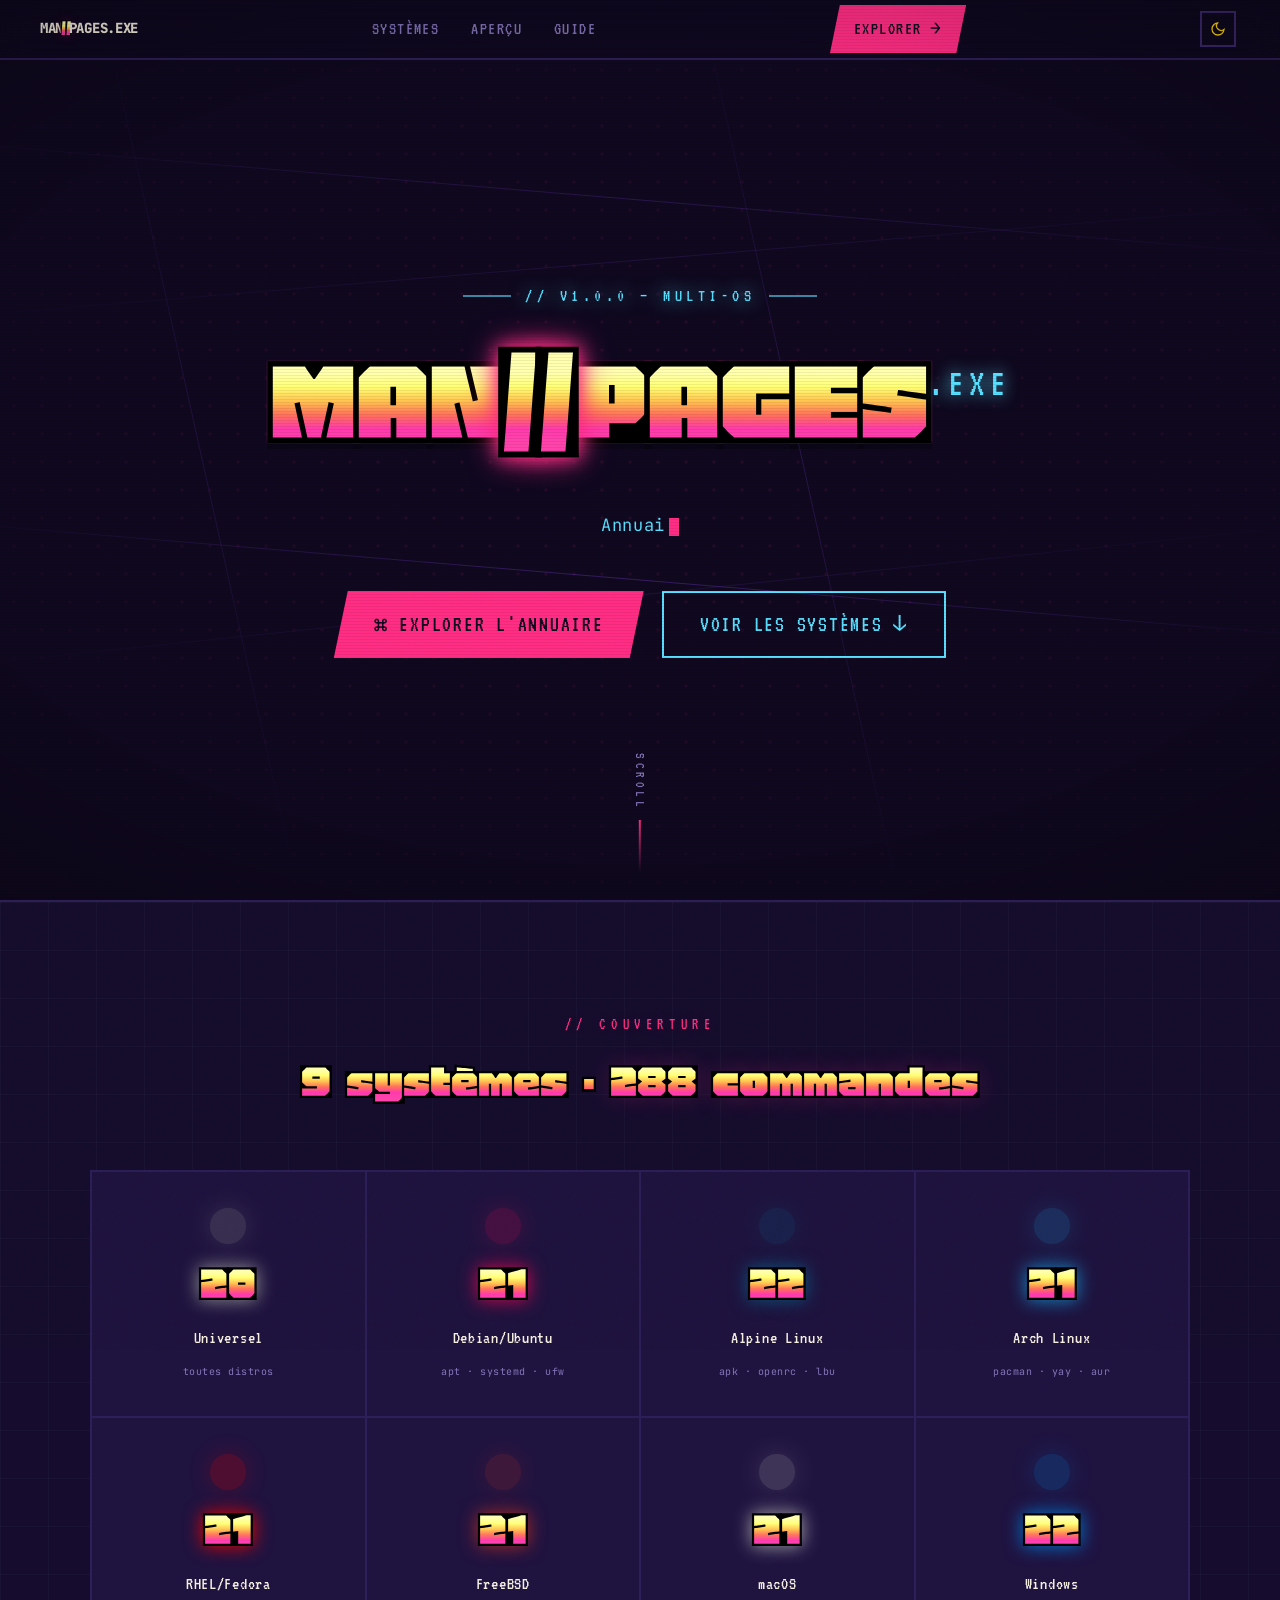
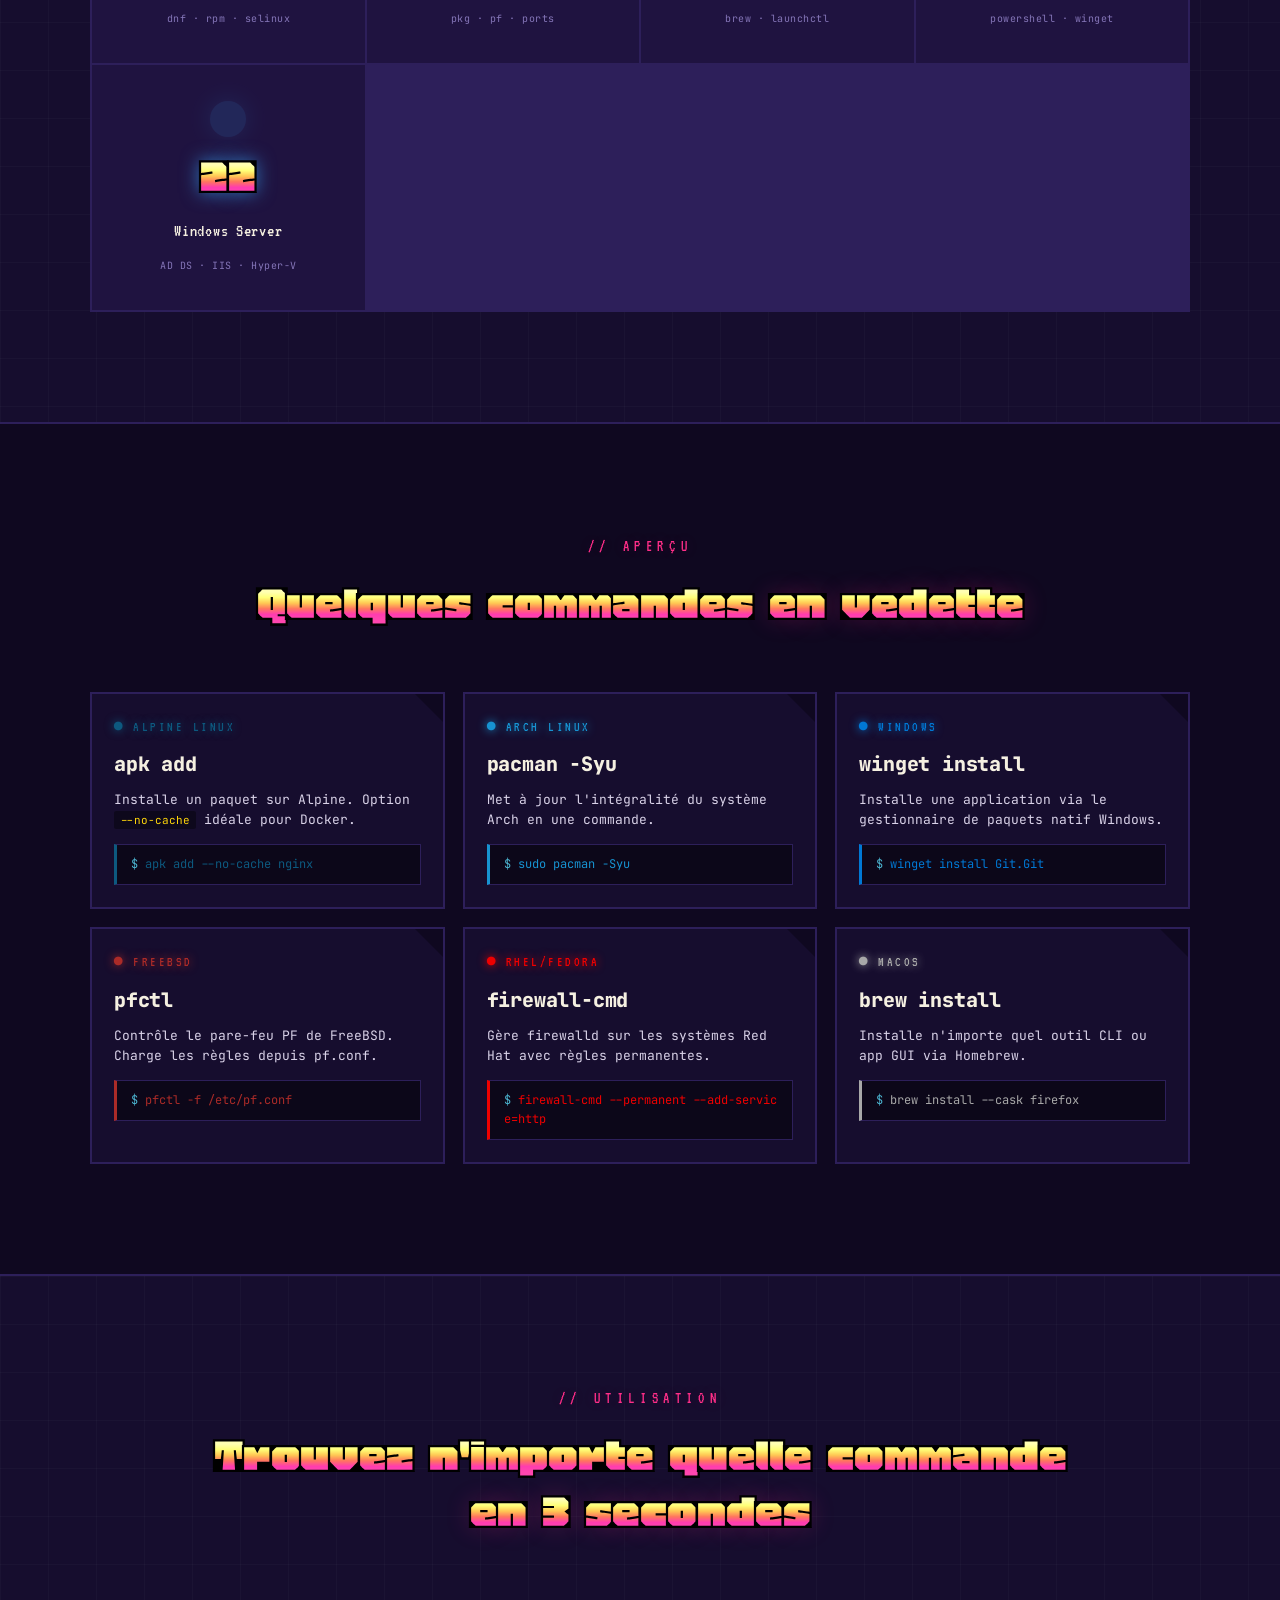
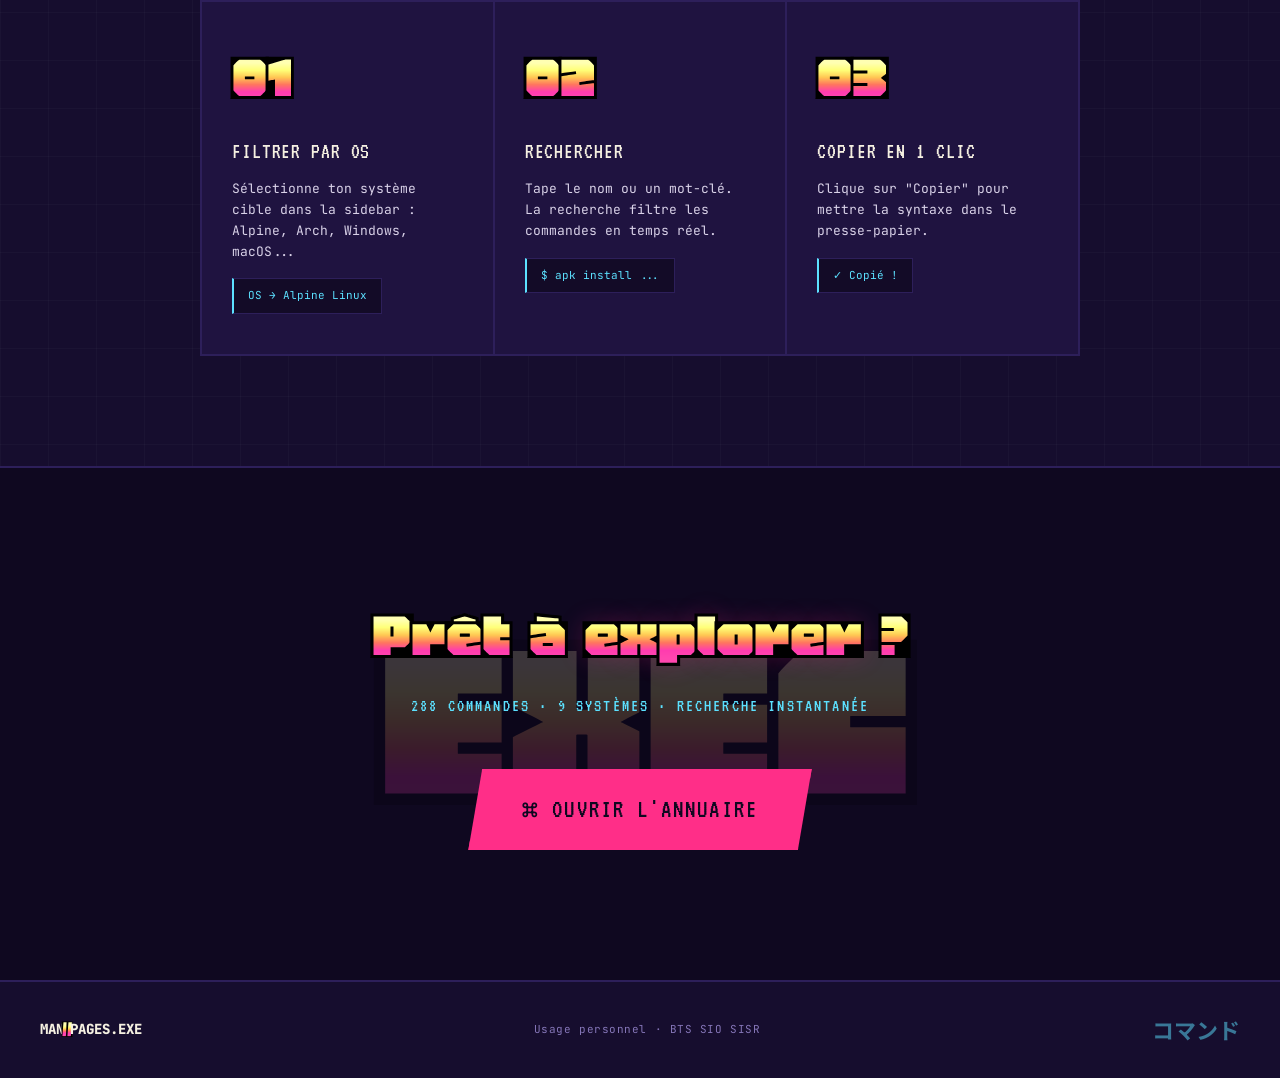
==== index.html @ 34f0bf08 "Add files via upload" ====
<!DOCTYPE html>
<html lang="fr" data-theme="dark">
<head>
  <meta charset="UTF-8"/>
  <meta name="viewport" content="width=device-width, initial-scale=1.0"/>
  <title>MANPAGES.EXE</title>
  <link rel="preconnect" href="https://fonts.googleapis.com"/>
  <link rel="preconnect" href="https://fonts.gstatic.com" crossorigin/>
  <link href="https://fonts.googleapis.com/css2?family=JetBrains+Mono:wght@400;600;700;800&family=VT323&family=Honk&family=Noto+Sans+JP:wght@500;700&family=Inter:wght@400;500;600&display=swap" rel="stylesheet"/>
  <link rel="stylesheet" href="style.css"/>
  <link rel="manifest" href="manifest.json"/>
  <link rel="icon" href="icons/favicon-32.png"/>
  <link rel="apple-touch-icon" href="icons/apple-touch-icon.png"/>
  <meta name="theme-color" content="#0f0820"/>
</head>
<body>

  <nav class="nav">
    <div class="nav-logo">MAN<span>//</span>PAGES.EXE</div>
    <div class="nav-links">
      <a href="#stats">Systèmes</a>
      <a href="#preview">Aperçu</a>
      <a href="#howto">Guide</a>
    </div>
    <a href="commands.html" class="nav-cta">EXPLORER →</a>
    <button class="theme-toggle" id="themeToggle" title="Changer le thème" data-testid="theme-toggle-btn">
      <svg class="icon-moon" viewBox="0 0 24 24" fill="none" stroke="currentColor" stroke-width="2"><path d="M21 12.79A9 9 0 1111.21 3 7 7 0 0021 12.79z"/></svg>
      <svg class="icon-sun" viewBox="0 0 24 24" fill="none" stroke="currentColor" stroke-width="2"><circle cx="12" cy="12" r="5"/><line x1="12" y1="1" x2="12" y2="3"/><line x1="12" y1="21" x2="12" y2="23"/><line x1="4.22" y1="4.22" x2="5.64" y2="5.64"/><line x1="18.36" y1="18.36" x2="19.78" y2="19.78"/><line x1="1" y1="12" x2="3" y2="12"/><line x1="21" y1="12" x2="23" y2="12"/><line x1="4.22" y1="19.78" x2="5.64" y2="18.36"/><line x1="18.36" y1="5.64" x2="19.78" y2="4.22"/></svg>
    </button>
    <button id="installBtn" class="install-btn hidden">⤓ Installer</button>
  </nav>

  <!-- HERO -->
  <section class="hero">
    <svg class="speedlines" viewBox="0 0 1440 900" preserveAspectRatio="xMidYMid slice" xmlns="http://www.w3.org/2000/svg" aria-hidden="true">
      <defs>
        <linearGradient id="sg" x1="0%" y1="0%" x2="100%" y2="0%">
          <stop offset="0%"   stop-color="#ff2e88" stop-opacity="0"/>
          <stop offset="50%"  stop-color="#ff2e88" stop-opacity="1"/>
          <stop offset="100%" stop-color="#ff2e88" stop-opacity="0"/>
        </linearGradient>
      </defs>
      <line x1="0" y1="140" x2="1440" y2="260" stroke="url(#sg)" stroke-width="0.6"/>
      <line x1="0" y1="320" x2="1440" y2="200" stroke="url(#sg)" stroke-width="0.4"/>
      <line x1="0" y1="520" x2="1440" y2="640" stroke="url(#sg)" stroke-width="0.9"/>
      <line x1="0" y1="670" x2="1440" y2="520" stroke="url(#sg)" stroke-width="0.4"/>
      <line x1="180" y1="0"   x2="380" y2="900" stroke="url(#sg)" stroke-width="0.4"/>
      <line x1="780" y1="0"   x2="980" y2="900" stroke="url(#sg)" stroke-width="0.6"/>
      <!-- Panel corners -->
      <polyline points="0,32 32,32 32,0" fill="none" stroke="#ff2e88" stroke-width="1.5" opacity="0.5"/>
      <polyline points="1440,32 1408,32 1408,0" fill="none" stroke="#ff2e88" stroke-width="1.5" opacity="0.5"/>
      <polyline points="0,868 32,868 32,900" fill="none" stroke="#ff2e88" stroke-width="1.5" opacity="0.5"/>
      <polyline points="1440,868 1408,868 1408,900" fill="none" stroke="#ff2e88" stroke-width="1.5" opacity="0.5"/>
    </svg>
    <div class="halftone" aria-hidden="true"></div>
    <div class="scanlines" aria-hidden="true"></div>

    <div class="hero-inner">
      <div class="eyebrow">// v1.0.0 — MULTI-OS</div>
      <h1 class="hero-title" data-text="MAN//PAGES.EXE">
        MAN<span class="slash">//</span>PAGES<span class="exe">.EXE</span>
      </h1>
      <p class="tagline"><span id="typed"></span><span class="cursor"></span></p>
      <div class="hero-btns">
        <a href="commands.html" class="btn-primary">⌘ Explorer l'annuaire</a>
        <a href="#stats" class="btn-outline">Voir les systèmes ↓</a>
      </div>
    </div>

    <div class="scroll-hint" aria-hidden="true">
      <span class="scroll-txt">scroll</span>
      <div class="scroll-line"></div>
    </div>
  </section>

  <!-- STATS -->
  <section class="section bg-alt" id="stats">
    <div class="section-inner">
      <div class="section-eye">// COUVERTURE</div>
      <h2 class="section-h">9 systèmes · <span>288 commandes</span></h2>
      <div class="os-grid">
        <div class="os-cell" style="--c:#999999">
          <div class="os-circle"></div>
          <div class="os-num">20</div>
          <div class="os-name">Universel</div>
          <div class="os-sub">toutes distros</div>
        </div>
        <div class="os-cell" style="--c:#D70A53">
          <div class="os-circle"></div>
          <div class="os-num">21</div>
          <div class="os-name">Debian/Ubuntu</div>
          <div class="os-sub">apt · systemd · ufw</div>
        </div>
        <div class="os-cell" style="--c:#0D597F">
          <div class="os-circle"></div>
          <div class="os-num">22</div>
          <div class="os-name">Alpine Linux</div>
          <div class="os-sub">apk · openrc · lbu</div>
        </div>
        <div class="os-cell" style="--c:#1793D1">
          <div class="os-circle"></div>
          <div class="os-num">21</div>
          <div class="os-name">Arch Linux</div>
          <div class="os-sub">pacman · yay · aur</div>
        </div>
        <div class="os-cell" style="--c:#EE0000">
          <div class="os-circle"></div>
          <div class="os-num">21</div>
          <div class="os-name">RHEL/Fedora</div>
          <div class="os-sub">dnf · rpm · selinux</div>
        </div>
        <div class="os-cell" style="--c:#AB2B28">
          <div class="os-circle"></div>
          <div class="os-num">21</div>
          <div class="os-name">FreeBSD</div>
          <div class="os-sub">pkg · pf · ports</div>
        </div>
        <div class="os-cell" style="--c:#A8A8A8">
          <div class="os-circle"></div>
          <div class="os-num">21</div>
          <div class="os-name">macOS</div>
          <div class="os-sub">brew · launchctl</div>
        </div>
        <div class="os-cell" style="--c:#0078D4">
          <div class="os-circle"></div>
          <div class="os-num">22</div>
          <div class="os-name">Windows</div>
          <div class="os-sub">powershell · winget</div>
        </div>
        <div class="os-cell" style="--c:#2f6fb3">
          <div class="os-circle"></div>
          <div class="os-num">22</div>
          <div class="os-name">Windows Server</div>
          <div class="os-sub">AD DS · IIS · Hyper-V</div>
        </div>
      </div>
    </div>
  </section>

  <!-- PREVIEW -->
  <section class="section" id="preview">
    <div class="section-inner">
      <div class="section-eye">// APERÇU</div>
      <h2 class="section-h">Quelques commandes <span>en vedette</span></h2>
      <div class="preview-grid">
        <div class="pcard" style="--c:#0D597F">
          <div class="pcard-os">● Alpine Linux</div>
          <div class="pcard-name">apk add</div>
          <div class="pcard-desc">Installe un paquet sur Alpine. Option <code>--no-cache</code> idéale pour Docker.</div>
          <div class="pcard-cmd">apk add --no-cache nginx</div>
        </div>
        <div class="pcard" style="--c:#1793D1">
          <div class="pcard-os">● Arch Linux</div>
          <div class="pcard-name">pacman -Syu</div>
          <div class="pcard-desc">Met à jour l'intégralité du système Arch en une commande.</div>
          <div class="pcard-cmd">sudo pacman -Syu</div>
        </div>
        <div class="pcard" style="--c:#0078D4">
          <div class="pcard-os">● Windows</div>
          <div class="pcard-name">winget install</div>
          <div class="pcard-desc">Installe une application via le gestionnaire de paquets natif Windows.</div>
          <div class="pcard-cmd">winget install Git.Git</div>
        </div>
        <div class="pcard" style="--c:#AB2B28">
          <div class="pcard-os">● FreeBSD</div>
          <div class="pcard-name">pfctl</div>
          <div class="pcard-desc">Contrôle le pare-feu PF de FreeBSD. Charge les règles depuis pf.conf.</div>
          <div class="pcard-cmd">pfctl -f /etc/pf.conf</div>
        </div>
        <div class="pcard" style="--c:#EE0000">
          <div class="pcard-os">● RHEL/Fedora</div>
          <div class="pcard-name">firewall-cmd</div>
          <div class="pcard-desc">Gère firewalld sur les systèmes Red Hat avec règles permanentes.</div>
          <div class="pcard-cmd">firewall-cmd --permanent --add-service=http</div>
        </div>
        <div class="pcard" style="--c:#A8A8A8">
          <div class="pcard-os">● macOS</div>
          <div class="pcard-name">brew install</div>
          <div class="pcard-desc">Installe n'importe quel outil CLI ou app GUI via Homebrew.</div>
          <div class="pcard-cmd">brew install --cask firefox</div>
        </div>
      </div>
    </div>
  </section>

  <!-- HOWTO -->
  <section class="section bg-alt" id="howto">
    <div class="section-inner narrow">
      <div class="section-eye">// UTILISATION</div>
      <h2 class="section-h">Trouvez n'importe quelle commande <span>en 3 secondes</span></h2>
      <div class="steps">
        <div class="step">
          <div class="step-num">01</div>
          <div class="step-title">Filtrer par OS</div>
          <div class="step-desc">Sélectionne ton système cible dans la sidebar : Alpine, Arch, Windows, macOS...</div>
          <div class="step-code">OS → Alpine Linux</div>
        </div>
        <div class="step">
          <div class="step-num">02</div>
          <div class="step-title">Rechercher</div>
          <div class="step-desc">Tape le nom ou un mot-clé. La recherche filtre les commandes en temps réel.</div>
          <div class="step-code">$ apk install ...</div>
        </div>
        <div class="step">
          <div class="step-num">03</div>
          <div class="step-title">Copier en 1 clic</div>
          <div class="step-desc">Clique sur "Copier" pour mettre la syntaxe dans le presse-papier.</div>
          <div class="step-code">✓ Copié !</div>
        </div>
      </div>
    </div>
  </section>

  <!-- CTA -->
  <section class="cta-section">
    <div class="cta-bg" aria-hidden="true">EXEC</div>
    <div class="cta-inner">
      <h2 class="cta-title">Prêt à <span>explorer</span> ?</h2>
      <p class="cta-sub">288 commandes · 9 systèmes · recherche instantanée</p>
      <a href="commands.html" class="btn-primary btn-lg">⌘ OUVRIR L'ANNUAIRE</a>
    </div>
  </section>

  <footer class="footer">
    <div class="footer-logo">MAN<span>//</span>PAGES.EXE</div>
    <div class="footer-text">Usage personnel · BTS SIO SISR</div>
    <div class="footer-jp">コマンド</div>
  </footer>

  <script>
    // Typed effect
    var phrases = [
      'Annuaire multi-OS des commandes système.',
      'Alpine · Arch · Debian · RHEL · FreeBSD.',
      'macOS · Windows · Windows Server.',
      'Recherche instantanée. Copie en 1 clic.',
    ];
    var pi = 0, ci = 0, deleting = false;
    var el = document.getElementById('typed');
    function type() {
      var phrase = phrases[pi];
      if (!deleting) {
        el.textContent = phrase.slice(0, ++ci);
        if (ci === phrase.length) { deleting = true; setTimeout(type, 2000); return; }
      } else {
        el.textContent = phrase.slice(0, --ci);
        if (ci === 0) { deleting = false; pi = (pi + 1) % phrases.length; }
      }
      setTimeout(type, deleting ? 25 : 50);
    }
    type();

    // Scroll reveal
    var obs = new IntersectionObserver(function(entries) {
      entries.forEach(function(e) {
        if (e.isIntersecting) { e.target.classList.add('visible'); obs.unobserve(e.target); }
      });
    }, { threshold: 0.1, rootMargin: '0px 0px -40px 0px' });
    document.querySelectorAll('.reveal').forEach(function(el) { obs.observe(el); });

    // ── PWA : enregistrement du Service Worker ──────────────
    if ('serviceWorker' in navigator) {
      window.addEventListener('load', function() {
        navigator.serviceWorker.register('sw.js').catch(function(err) {
          console.log('Service worker non enregistré :', err);
        });
      });
    }

    // ── PWA : bouton d'installation ──────────────────────────
    var deferredPrompt;
    var installBtn = document.getElementById('installBtn');

    window.addEventListener('beforeinstallprompt', function(e) {
      e.preventDefault();
      deferredPrompt = e;
      installBtn.classList.remove('hidden');
    });

    installBtn.addEventListener('click', function() {
      if (!deferredPrompt) return;
      deferredPrompt.prompt();
      deferredPrompt.userChoice.then(function() {
        deferredPrompt = null;
        installBtn.classList.add('hidden');
      });
    });

    window.addEventListener('appinstalled', function() {
      installBtn.classList.add('hidden');
    });
  </script>
  <script src="arcade-fun.js"></script>
</body>
</html>
---- style.css ----
/* ════════════════════════════════════════════════════════════════
   MANPAGES.EXE — style.css (landing)
   THEME: After Dark Arcade (dark)  ·  Shōnen Paper (light)
   ════════════════════════════════════════════════════════════════ */

:root,
[data-theme="dark"] {
  /* ── AFTER DARK ARCADE ─────────────────── */
  --bg:        #0f0820;
  --bg2:       #160d2e;
  --bg3:       #1f1340;
  --border:    #2d1f5a;
  --border2:   #3d2a73;

  --accent:    #ff2e88;   /* rose néon */
  --accent-2:  #5ce1ff;   /* cyan vaporwave */
  --accent-3:  #ffd60a;   /* jaune Pikachu */
  --accent-dim:#a01e5a;
  --accent-glow: rgba(255,46,136,0.18);

  --ink:       #f5f0e1;   /* ivoire titres */
  --text:      #d9d2e8;
  --muted:     #8576b8;

  --shadow:    0 12px 40px rgba(0,0,0,0.55);
  --shadow-hard: 6px 6px 0 #000;
  --grid:      rgba(255,255,255,0.025);

  --mono:      'JetBrains Mono', ui-monospace, monospace;
  --pixel:     'VT323', 'JetBrains Mono', monospace;
  --display:   'Honk', 'Rubik Mono One', 'JetBrains Mono', monospace;
  --jp:        'Noto Sans JP', sans-serif;
}

[data-theme="light"] {
  /* ── SHŌNEN PAPER ──────────────────────── */
  --bg:        #f5f1e6;
  --bg2:       #ecdfc8;
  --bg3:       #fffaf0;
  --border:    #1a1a24;
  --border2:   #3a3a44;

  --accent:    #e63946;   /* rouge tampon */
  --accent-2:  #2a6df4;   /* bleu Doraemon */
  --accent-3:  #ffba08;   /* jaune highlight */
  --accent-dim:#a01927;
  --accent-glow: rgba(230,57,70,0.14);

  --ink:       #0e0e16;
  --text:      #1a1a24;
  --muted:     #5a5a6a;

  --shadow:    0 6px 0 rgba(26,26,36,0.18);
  --shadow-hard: 6px 6px 0 #1a1a24;
  --grid:      rgba(26,26,36,0.04);
}

/* ── RESET ──────────────────────────────────────────── */
*, *::before, *::after { box-sizing: border-box; margin: 0; padding: 0; }
html { scroll-behavior: smooth; }
body {
  background: var(--bg);
  color: var(--text);
  font-family: var(--mono);
  font-size: 15px;
  line-height: 1.6;
  overflow-x: hidden;
  cursor: url("data:image/svg+xml;utf8,<svg xmlns='http://www.w3.org/2000/svg' width='20' height='20' viewBox='0 0 20 20'><polygon points='2,1 2,15 6,11 9,18 11,17 8,10 14,10' fill='%23ff2e88' stroke='%23000' stroke-width='1'/></svg>") 2 2, auto;
}
[data-theme="light"] body {
  cursor: url("data:image/svg+xml;utf8,<svg xmlns='http://www.w3.org/2000/svg' width='20' height='20' viewBox='0 0 20 20'><polygon points='2,1 2,15 6,11 9,18 11,17 8,10 14,10' fill='%23e63946' stroke='%23000' stroke-width='1.5'/></svg>") 2 2, auto;
}
::selection { background: var(--accent); color: #fff; }

/* ── GLOBAL CRT OVERLAY ─────────────────────────────── */
body::before {
  content: '';
  position: fixed;
  inset: 0;
  pointer-events: none;
  z-index: 9998;
  background:
    /* vignette */
    radial-gradient(ellipse 100% 80% at 50% 50%, transparent 50%, rgba(0,0,0,0.45) 100%),
    /* scanlines */
    repeating-linear-gradient(0deg, transparent 0, transparent 2px, rgba(0,0,0,0.07) 2px, rgba(0,0,0,0.07) 3px);
  mix-blend-mode: multiply;
  opacity: 0.85;
}
[data-theme="light"] body::before {
  background:
    radial-gradient(ellipse 100% 80% at 50% 50%, transparent 60%, rgba(26,26,36,0.12) 100%),
    /* halftone dots */
    radial-gradient(circle, rgba(26,26,36,0.08) 1px, transparent 1.5px);
  background-size: auto, 4px 4px;
  opacity: 0.6;
}

/* Grain noise */
body::after {
  content: '';
  position: fixed;
  inset: -50%;
  pointer-events: none;
  z-index: 9997;
  background-image: url("data:image/svg+xml;utf8,<svg xmlns='http://www.w3.org/2000/svg' width='200' height='200'><filter id='n'><feTurbulence type='fractalNoise' baseFrequency='0.9' numOctaves='2'/><feColorMatrix values='0 0 0 0 0  0 0 0 0 0  0 0 0 0 0  0 0 0 0.4 0'/></filter><rect width='100%' height='100%' filter='url(%23n)'/></svg>");
  opacity: 0.18;
  mix-blend-mode: overlay;
}
[data-theme="light"] body::after { opacity: 0.32; mix-blend-mode: multiply; }

/* ── NAV ────────────────────────────────────────────── */
.nav {
  position: fixed;
  top: 0; left: 0; right: 0;
  z-index: 100;
  height: 60px;
  display: flex;
  align-items: center;
  justify-content: space-between;
  padding: 0 40px;
  background: color-mix(in srgb, var(--bg) 88%, transparent);
  backdrop-filter: blur(14px);
  border-bottom: 2px solid var(--border);
}
[data-theme="light"] .nav { border-bottom: 2px solid var(--border); }

.nav-logo {
  font-family: var(--mono);
  font-size: 14px;
  font-weight: 800;
  color: var(--ink);
  letter-spacing: -0.02em;
  text-transform: uppercase;
}
.nav-logo span {
  color: var(--accent);
  font-family: var(--display);
  font-weight: 400;
  font-size: 1.4em;
  vertical-align: -0.05em;
  margin: 0 -2px;
  text-shadow: 0 0 12px var(--accent-glow);
}

.nav-links { display: flex; gap: 32px; }
.nav-links a {
  font-family: var(--pixel);
  font-size: 18px;
  color: var(--muted);
  text-decoration: none;
  letter-spacing: 0.08em;
  text-transform: uppercase;
  transition: color 0.15s, text-shadow 0.15s;
}
.nav-links a:hover { color: var(--accent-2); text-shadow: 0 0 12px var(--accent-2); }

.nav-cta {
  font-family: var(--pixel);
  font-size: 18px;
  font-weight: 400;
  color: #0f0820;
  background: var(--accent);
  border: 2px solid var(--accent);
  padding: 8px 22px;
  cursor: pointer;
  text-decoration: none;
  clip-path: polygon(10px 0%, 100% 0%, calc(100% - 10px) 100%, 0% 100%);
  transition: all 0.15s;
  letter-spacing: 0.08em;
  display: inline-block;
  text-transform: uppercase;
  box-shadow: 0 0 0 0 var(--accent-2);
}
[data-theme="light"] .nav-cta { color: #fff; }
.nav-cta:hover {
  background: var(--accent-3);
  border-color: var(--accent-3);
  color: #0f0820;
  box-shadow: 4px 4px 0 0 var(--accent-2);
  transform: translate(-2px, -2px);
}

.install-btn {
  font-family: var(--pixel);
  font-size: 16px;
  color: var(--accent-2);
  background: transparent;
  border: 2px solid var(--accent-2);
  padding: 6px 14px;
  cursor: pointer;
  letter-spacing: 0.08em;
  transition: all 0.15s;
  margin-left: 4px;
  text-transform: uppercase;
}
.install-btn:hover { background: var(--accent-2); color: #0f0820; }
.install-btn.hidden { display: none; }

/* Theme toggle button (added in nav) */
.theme-toggle {
  background: transparent;
  border: 2px solid var(--border2);
  color: var(--accent-3);
  width: 36px; height: 36px;
  display: inline-flex;
  align-items: center;
  justify-content: center;
  cursor: pointer;
  transition: all 0.15s;
  flex-shrink: 0;
  margin-right: 4px;
}
.theme-toggle:hover { border-color: var(--accent); color: var(--accent); transform: rotate(15deg); }
.theme-toggle svg { width: 16px; height: 16px; }
.icon-sun { display: none; }
.icon-moon { display: block; }
[data-theme="light"] .icon-sun { display: block; }
[data-theme="light"] .icon-moon { display: none; }

/* ── HERO ───────────────────────────────────────────── */
.hero {
  position: relative;
  min-height: 100vh;
  display: flex;
  flex-direction: column;
  align-items: center;
  justify-content: center;
  padding: 100px 40px 60px;
  overflow: hidden;
}

/* Speedlines colorisées */
.speedlines {
  position: absolute;
  inset: 0;
  width: 100%; height: 100%;
  pointer-events: none;
  opacity: 0.35;
  filter: hue-rotate(285deg) saturate(2.5) brightness(1.4);
}
[data-theme="light"] .speedlines {
  opacity: 0.5;
  filter: hue-rotate(0deg) saturate(2.5) brightness(0.55);
}

/* Halftone → réseau de gros points arcade */
.halftone {
  position: absolute;
  inset: 0;
  background-image: radial-gradient(circle, var(--accent) 1.5px, transparent 1.8px);
  background-size: 28px 28px;
  opacity: 0.08;
  pointer-events: none;
  mask-image: radial-gradient(ellipse 80% 70% at 50% 50%, black 20%, transparent 100%);
}
[data-theme="light"] .halftone { opacity: 0.13; }

.scanlines { display: none; } /* géré globalement via body::before */

.hero-inner {
  position: relative;
  z-index: 2;
  text-align: center;
  max-width: 1000px;
}

/* Eyebrow tag */
.eyebrow {
  font-family: var(--pixel);
  font-size: 18px;
  color: var(--accent-2);
  letter-spacing: 0.25em;
  text-transform: uppercase;
  margin-bottom: 28px;
  display: flex;
  align-items: center;
  justify-content: center;
  gap: 14px;
  text-shadow: 0 0 18px var(--accent-2);
}
[data-theme="light"] .eyebrow { color: var(--accent-2); text-shadow: none; }
.eyebrow::before, .eyebrow::after {
  content: '';
  display: block;
  height: 2px;
  width: 48px;
  background: var(--accent-2);
  opacity: 0.6;
}

/* HERO TITLE — Honk display font with chromatic aberration on hover */
.hero-title {
  font-family: var(--display);
  font-weight: 400;
  font-size: clamp(64px, 11vw, 140px);
  line-height: 0.92;
  letter-spacing: -0.01em;
  color: var(--ink);
  margin-bottom: 12px;
  position: relative;
  display: inline-block;
  text-shadow:
    0 0 1px var(--accent),
    0 6px 0 rgba(0,0,0,0.25);
  transition: transform 0.25s ease;
}
[data-theme="light"] .hero-title {
  color: var(--ink);
  text-shadow:
    3px 3px 0 var(--accent),
    6px 6px 0 var(--accent-2);
}
.hero-title:hover { transform: translate(-2px, -2px) rotate(-1deg); }

/* The slash → sword stroke */
.hero-title .slash {
  display: inline-block;
  color: var(--accent);
  position: relative;
  animation: swordPulse 3.5s ease-in-out infinite;
  text-shadow:
    0 0 18px var(--accent),
    0 0 32px var(--accent);
  font-family: var(--display);
}
[data-theme="light"] .hero-title .slash { text-shadow: 4px 4px 0 var(--ink); }

@keyframes swordPulse {
  0%, 100% { transform: skewX(-8deg) translateY(0); filter: brightness(1); }
  50%      { transform: skewX(-8deg) translateY(-4px); filter: brightness(1.5); }
}

/* Sword-stroke flash that sweeps the slash periodically */
.hero-title .slash::after {
  content: '';
  position: absolute;
  top: -10%; left: -30%;
  width: 160%; height: 120%;
  background: linear-gradient(115deg,
    transparent 0%,
    transparent 38%,
    var(--accent-3) 48%,
    #fff 50%,
    var(--accent-3) 52%,
    transparent 62%,
    transparent 100%);
  mix-blend-mode: screen;
  opacity: 0;
  pointer-events: none;
  animation: swordSlash 5s ease-in-out infinite;
}
[data-theme="light"] .hero-title .slash::after { mix-blend-mode: multiply; }
@keyframes swordSlash {
  0%, 75%   { opacity: 0; transform: translateX(-40%); }
  80%       { opacity: 1; }
  100%      { opacity: 0; transform: translateX(40%); }
}

.hero-title .exe {
  font-family: var(--pixel);
  font-size: 0.28em;
  color: var(--accent-2);
  vertical-align: super;
  letter-spacing: 0.12em;
  text-shadow: 0 0 16px var(--accent-2);
}
[data-theme="light"] .hero-title .exe { color: var(--accent-2); text-shadow: none; }

/* Chromatic aberration on hover */
.hero-title::before, .hero-title::after {
  content: attr(data-text);
  position: absolute;
  top: 0; left: 0;
  width: 100%; height: 100%;
  font-family: var(--display);
  font-weight: 400;
  font-size: inherit;
  letter-spacing: inherit;
  pointer-events: none;
  opacity: 0;
  transition: opacity 0.2s, transform 0.2s;
  mix-blend-mode: screen;
}
.hero-title::before { color: var(--accent); }
.hero-title::after  { color: var(--accent-2); }
[data-theme="light"] .hero-title::before,
[data-theme="light"] .hero-title::after { mix-blend-mode: multiply; }

.hero-title:hover::before { opacity: 0.9; transform: translate(-4px, 2px); }
.hero-title:hover::after  { opacity: 0.9; transform: translate(4px, -2px); }

/* Random glitch occurrence */
@keyframes ghost1 {
  0%, 92%, 100% { opacity: 0; transform: none; }
  93% { opacity: 0.8; transform: translate(-4px, 1px); }
  95% { opacity: 0.8; transform: translate(3px, -2px); }
  97% { opacity: 0; transform: none; }
}
@keyframes ghost2 {
  0%, 94%, 100% { opacity: 0; transform: none; }
  95% { opacity: 0.7; transform: translate(4px, -1px); }
  97% { opacity: 0.7; transform: translate(-3px, 2px); }
  99% { opacity: 0; transform: none; }
}
.hero-title:not(:hover)::before { animation: ghost1 11s infinite; }
.hero-title:not(:hover)::after  { animation: ghost2 11s infinite; }

/* Tagline */
.tagline {
  font-family: var(--mono);
  font-size: clamp(14px, 1.6vw, 17px);
  color: var(--accent-2);
  margin: 32px 0 52px;
  letter-spacing: 0.04em;
  min-height: 1.4em;
}
[data-theme="light"] .tagline { color: var(--accent-2); }

.cursor {
  display: inline-block;
  width: 10px;
  height: 1.05em;
  background: var(--accent);
  vertical-align: text-bottom;
  animation: blink 1s step-end infinite;
  margin-left: 4px;
}
@keyframes blink { 0%,100% { opacity: 1; } 50% { opacity: 0; } }

.hero-btns {
  display: flex;
  gap: 18px;
  justify-content: center;
  flex-wrap: wrap;
}

.btn-primary {
  font-family: var(--pixel);
  font-size: 22px;
  font-weight: 400;
  color: #0f0820;
  background: var(--accent);
  border: 2px solid var(--accent);
  padding: 14px 38px;
  cursor: pointer;
  text-decoration: none;
  clip-path: polygon(14px 0%, 100% 0%, calc(100% - 14px) 100%, 0% 100%);
  transition: all 0.18s;
  letter-spacing: 0.08em;
  display: inline-flex;
  align-items: center;
  gap: 10px;
  text-transform: uppercase;
  position: relative;
}
[data-theme="light"] .btn-primary { color: #fff; }
.btn-primary:hover {
  background: var(--accent-3);
  border-color: var(--accent-3);
  color: #0f0820;
  transform: translateY(-3px);
  text-shadow: 0 0 12px rgba(0,0,0,0.3);
}
.btn-primary.btn-lg { font-size: 26px; padding: 18px 52px; }

.btn-outline {
  font-family: var(--pixel);
  font-size: 22px;
  color: var(--accent-2);
  background: transparent;
  border: 2px solid var(--accent-2);
  padding: 14px 36px;
  cursor: pointer;
  text-decoration: none;
  transition: all 0.18s;
  letter-spacing: 0.08em;
  display: inline-flex;
  align-items: center;
  gap: 10px;
  text-transform: uppercase;
}
.btn-outline:hover {
  background: var(--accent-2);
  color: #0f0820;
  transform: translateY(-3px);
  box-shadow: 0 0 20px var(--accent-2);
}

/* Scroll hint */
.scroll-hint {
  position: absolute;
  bottom: 28px;
  left: 50%;
  transform: translateX(-50%);
  z-index: 2;
  display: flex;
  flex-direction: column;
  align-items: center;
  gap: 10px;
}
.scroll-txt {
  font-family: var(--pixel);
  font-size: 14px;
  color: var(--muted);
  letter-spacing: 0.25em;
  text-transform: uppercase;
  writing-mode: vertical-rl;
}
.scroll-line {
  width: 2px;
  height: 52px;
  background: linear-gradient(180deg, var(--accent), transparent);
  animation: scrollAnim 2s ease-in-out infinite;
}
@keyframes scrollAnim {
  0%   { transform: scaleY(0); transform-origin: top; }
  49%  { transform: scaleY(1); transform-origin: top; }
  50%  { transform: scaleY(1); transform-origin: bottom; }
  100% { transform: scaleY(0); transform-origin: bottom; }
}

/* ── SECTIONS ───────────────────────────────────────── */
.section { padding: 110px 40px; position: relative; }
.bg-alt {
  background: var(--bg2);
  border-top: 2px solid var(--border);
  border-bottom: 2px solid var(--border);
  position: relative;
}
.bg-alt::before {
  content: '';
  position: absolute;
  inset: 0;
  background-image:
    linear-gradient(var(--grid) 1px, transparent 1px),
    linear-gradient(90deg, var(--grid) 1px, transparent 1px);
  background-size: 48px 48px;
  pointer-events: none;
}

.section-inner { max-width: 1100px; margin: 0 auto; position: relative; z-index: 1; }
.section-inner.narrow { max-width: 880px; }

.section-eye {
  font-family: var(--pixel);
  font-size: 16px;
  color: var(--accent);
  letter-spacing: 0.35em;
  text-transform: uppercase;
  text-align: center;
  margin-bottom: 16px;
  text-shadow: 0 0 14px var(--accent-glow);
}
[data-theme="light"] .section-eye { color: var(--accent); text-shadow: none; }

.section-h {
  font-family: var(--display);
  font-size: clamp(36px, 5.2vw, 56px);
  font-weight: 400;
  color: var(--ink);
  text-align: center;
  margin-bottom: 60px;
  letter-spacing: -0.01em;
  line-height: 1;
}
.section-h span {
  color: var(--accent);
  text-shadow: 0 0 24px var(--accent-glow);
}
[data-theme="light"] .section-h span {
  text-shadow: 3px 3px 0 var(--ink);
}

/* ── OS GRID ────────────────────────────────────────── */
.os-grid {
  display: grid;
  grid-template-columns: repeat(4, 1fr);
  gap: 2px;
  background: var(--border);
  border: 2px solid var(--border);
}
.os-cell {
  background: var(--bg3);
  padding: 36px 18px;
  display: flex;
  flex-direction: column;
  align-items: center;
  gap: 12px;
  position: relative;
  overflow: hidden;
  transition: all 0.2s;
  cursor: default;
}
.os-cell:hover {
  background: var(--bg2);
  transform: scale(1.02);
  z-index: 2;
}
.os-cell::before {
  content: '';
  position: absolute;
  top: 0; left: 0; right: 0;
  height: 3px;
  background: var(--c, var(--accent));
  transform: scaleX(0);
  transition: transform 0.3s;
  box-shadow: 0 0 14px var(--c, var(--accent));
}
.os-cell:hover::before { transform: scaleX(1); }

.os-circle {
  width: 36px; height: 36px;
  border-radius: 50%;
  background: var(--c, var(--accent));
  opacity: 0.22;
  position: relative;
  box-shadow: 0 0 24px var(--c, var(--accent));
}
.os-circle::after {
  content: '';
  position: absolute;
  top: 50%; left: 50%;
  transform: translate(-50%, -50%);
  width: 14px; height: 14px;
  border-radius: 50%;
  background: var(--c, var(--accent));
  opacity: 2;
}

.os-num {
  font-family: var(--display);
  font-size: 56px;
  font-weight: 400;
  color: var(--c, var(--accent));
  line-height: 1;
  text-shadow: 0 0 18px currentColor;
}
[data-theme="light"] .os-num { text-shadow: 2px 2px 0 var(--ink); }

.os-name {
  font-family: var(--pixel);
  font-size: 18px;
  color: var(--ink);
  text-align: center;
  letter-spacing: 0.04em;
}
.os-sub {
  font-family: var(--mono);
  font-size: 10px;
  color: var(--muted);
  text-align: center;
  letter-spacing: 0.05em;
}

/* ── PREVIEW CARDS ──────────────────────────────────── */
.preview-grid {
  display: grid;
  grid-template-columns: repeat(3, 1fr);
  gap: 18px;
}
.pcard {
  background: var(--bg2);
  border: 2px solid var(--border);
  padding: 22px;
  position: relative;
  overflow: hidden;
  transition: all 0.22s;
  border-radius: 0;
}
[data-theme="light"] .pcard {
  background: var(--bg3);
  box-shadow: var(--shadow-hard);
}
/* Manga corner */
.pcard::before {
  content: '';
  position: absolute;
  top: 0; right: 0;
  width: 0; height: 0;
  border-style: solid;
  border-width: 0 28px 28px 0;
  border-color: transparent var(--bg) transparent transparent;
  z-index: 2;
}
[data-theme="light"] .pcard::before { border-color: transparent var(--bg2) transparent transparent; }

.pcard::after {
  content: '';
  position: absolute;
  bottom: 0; left: 0; right: 0;
  height: 3px;
  background: var(--c, var(--accent));
  transform: scaleX(0);
  transform-origin: left;
  transition: transform 0.3s;
  box-shadow: 0 0 14px var(--c, var(--accent));
}
.pcard:hover::after { transform: scaleX(1); }
.pcard:hover {
  border-color: var(--c, var(--accent));
  transform: translate(-4px, -4px);
  box-shadow: 8px 8px 0 var(--accent);
}
[data-theme="light"] .pcard:hover {
  box-shadow: 10px 10px 0 var(--accent);
}

.pcard-os {
  font-family: var(--pixel);
  font-size: 14px;
  font-weight: 400;
  color: var(--c, var(--accent));
  letter-spacing: 0.18em;
  text-transform: uppercase;
  margin-bottom: 10px;
  text-shadow: 0 0 10px currentColor;
}
[data-theme="light"] .pcard-os { text-shadow: none; }

.pcard-name {
  font-family: var(--mono);
  font-size: 20px;
  font-weight: 800;
  color: var(--ink);
  margin-bottom: 10px;
  letter-spacing: -0.01em;
}
.pcard-desc {
  font-family: var(--mono);
  font-size: 13px;
  color: var(--text);
  margin-bottom: 14px;
  line-height: 1.55;
}
.pcard-desc code {
  font-family: var(--mono);
  font-size: 11px;
  color: var(--accent-3);
  background: rgba(0,0,0,0.4);
  padding: 2px 6px;
  border-radius: 2px;
}
[data-theme="light"] .pcard-desc code {
  background: var(--ink);
  color: var(--accent-3);
}

.pcard-cmd {
  background: rgba(0,0,0,0.45);
  border: 1px solid var(--border);
  border-left: 3px solid var(--c, var(--accent));
  padding: 10px 14px;
  font-family: var(--mono);
  font-size: 12px;
  color: var(--c, var(--accent));
  word-break: break-all;
}
[data-theme="light"] .pcard-cmd {
  background: var(--ink);
  color: var(--c, var(--accent-3));
  border-color: var(--ink);
  border-left: 3px solid var(--c, var(--accent));
}
.pcard-cmd::before { content: '$ '; color: var(--accent-2); opacity: 0.8; }

/* ── STEPS ──────────────────────────────────────────── */
.steps {
  display: grid;
  grid-template-columns: repeat(3, 1fr);
  gap: 2px;
  background: var(--border);
  border: 2px solid var(--border);
}
.step {
  background: var(--bg3);
  padding: 40px 30px;
  position: relative;
  overflow: hidden;
  transition: background 0.2s;
}
.step:hover { background: var(--bg2); }
[data-theme="light"] .step:hover { background: var(--bg3); }

.step-num {
  font-family: var(--display);
  font-size: 72px;
  font-weight: 400;
  color: var(--border2);
  line-height: 1;
  margin-bottom: 20px;
  transition: color 0.3s, text-shadow 0.3s;
}
.step:hover .step-num {
  color: var(--accent);
  text-shadow: 0 0 24px var(--accent);
}
[data-theme="light"] .step:hover .step-num { text-shadow: 3px 3px 0 var(--ink); }

.step-title {
  font-family: var(--pixel);
  font-size: 22px;
  font-weight: 400;
  color: var(--ink);
  margin-bottom: 10px;
  letter-spacing: 0.04em;
  text-transform: uppercase;
}
.step-desc {
  font-family: var(--mono);
  font-size: 13px;
  color: var(--text);
  line-height: 1.6;
  margin-bottom: 16px;
}
.step-code {
  font-family: var(--mono);
  font-size: 11px;
  color: var(--accent-2);
  background: rgba(0,0,0,0.4);
  border: 1px solid var(--border);
  border-left: 2px solid var(--accent-2);
  padding: 8px 14px;
  display: inline-block;
}
[data-theme="light"] .step-code { background: var(--ink); color: var(--accent-3); border-color: var(--ink); }

/* ── CTA ────────────────────────────────────────────── */
.cta-section {
  padding: 130px 40px;
  text-align: center;
  position: relative;
  overflow: hidden;
}
.cta-bg {
  position: absolute;
  top: 50%; left: 50%;
  transform: translate(-50%, -50%);
  font-family: var(--display);
  font-size: clamp(120px, 22vw, 320px);
  font-weight: 400;
  color: transparent;
  -webkit-text-stroke: 2px var(--accent);
  white-space: nowrap;
  pointer-events: none;
  letter-spacing: -0.04em;
  user-select: none;
  opacity: 0.18;
  animation: ctaDrift 24s linear infinite;
}
[data-theme="light"] .cta-bg { -webkit-text-stroke: 2px var(--ink); opacity: 0.1; }
@keyframes ctaDrift {
  0%, 100% { transform: translate(-50%, -50%) rotate(-1deg); }
  50% { transform: translate(-50%, -50%) rotate(1deg); }
}

.cta-inner { position: relative; z-index: 1; }
.cta-title {
  font-family: var(--display);
  font-size: clamp(40px, 6.5vw, 76px);
  font-weight: 400;
  color: var(--ink);
  margin-bottom: 18px;
  letter-spacing: -0.02em;
  line-height: 1;
}
.cta-title span { color: var(--accent); text-shadow: 0 0 24px var(--accent-glow); }
[data-theme="light"] .cta-title span { text-shadow: 4px 4px 0 var(--ink); }

.cta-sub {
  font-family: var(--pixel);
  font-size: 18px;
  color: var(--accent-2);
  margin-bottom: 48px;
  letter-spacing: 0.12em;
  text-transform: uppercase;
}

/* ── FOOTER ─────────────────────────────────────────── */
.footer {
  border-top: 2px solid var(--border);
  padding: 30px 40px;
  display: flex;
  align-items: center;
  justify-content: space-between;
  flex-wrap: wrap;
  gap: 14px;
  background: var(--bg2);
}
.footer-logo { font-family: var(--mono); font-size: 14px; font-weight: 800; color: var(--ink); }
.footer-logo span {
  color: var(--accent);
  font-family: var(--display);
  font-weight: 400;
  font-size: 1.4em;
  vertical-align: -0.05em;
  margin: 0 -2px;
}
.footer-text { font-family: var(--mono); font-size: 11px; color: var(--muted); letter-spacing: 0.05em; }
.footer-jp {
  font-family: var(--jp), var(--display);
  font-size: 22px;
  color: var(--accent-2);
  opacity: 0.5;
  font-weight: 700;
}
[data-theme="light"] .footer-jp { color: var(--accent); opacity: 0.6; }

/* ── SCROLL REVEAL ──────────────────────────────────── */
.reveal { opacity: 0; transform: translateY(24px); transition: opacity 0.65s ease, transform 0.65s ease; }
.reveal.visible { opacity: 1; transform: none; }

/* ── ARCADE FUN UI (combo, achievements, konami) ───── */
.combo-badge {
  position: fixed;
  top: 80px;
  right: 28px;
  z-index: 9999;
  font-family: var(--pixel);
  font-size: 18px;
  padding: 8px 16px;
  background: var(--bg2);
  border: 2px solid var(--accent);
  color: var(--accent);
  text-transform: uppercase;
  letter-spacing: 0.1em;
  box-shadow: 0 0 24px var(--accent-glow), 4px 4px 0 var(--bg);
  opacity: 0;
  transform: translateY(-12px) scale(0.9);
  transition: opacity 0.25s, transform 0.25s;
  pointer-events: none;
  text-shadow: 0 0 10px var(--accent);
}
.combo-badge.show { opacity: 1; transform: translateY(0) scale(1); }
.combo-badge.bump { animation: comboBump 0.4s ease; }
@keyframes comboBump {
  0%, 100% { transform: translateY(0) scale(1); }
  40% { transform: translateY(-6px) scale(1.18) rotate(-3deg); }
}

.achievement-toast {
  position: fixed;
  bottom: 28px;
  right: 28px;
  z-index: 9999;
  font-family: var(--pixel);
  background: var(--bg2);
  border: 2px solid var(--accent-3);
  padding: 14px 20px;
  display: flex;
  align-items: center;
  gap: 14px;
  color: var(--ink);
  box-shadow: 6px 6px 0 var(--accent-3), 0 0 30px var(--accent-glow);
  opacity: 0;
  transform: translateX(420px);
  transition: all 0.45s cubic-bezier(.5,1.6,.4,1);
  max-width: 320px;
}
.achievement-toast.show { opacity: 1; transform: translateX(0); }
.achievement-toast .ach-icon {
  font-size: 30px;
  filter: drop-shadow(0 0 8px var(--accent-3));
}
.achievement-toast .ach-title {
  font-size: 12px;
  color: var(--accent-3);
  letter-spacing: 0.18em;
  text-transform: uppercase;
  margin-bottom: 2px;
}
.achievement-toast .ach-desc {
  font-family: var(--mono);
  font-size: 12px;
  color: var(--text);
}

.xp-pop {
  position: fixed;
  z-index: 9999;
  font-family: var(--pixel);
  font-size: 22px;
  color: var(--accent-3);
  text-shadow: 0 0 12px var(--accent-3), 2px 2px 0 var(--bg);
  pointer-events: none;
  animation: xpFloat 1s ease-out forwards;
  font-weight: 400;
}
@keyframes xpFloat {
  0%   { opacity: 0; transform: translateY(0) scale(0.8); }
  20%  { opacity: 1; }
  100% { opacity: 0; transform: translateY(-60px) scale(1.4); }
}

/* Konami rainbow easter egg */
body.konami {
  animation: rainbowBg 8s linear infinite;
}
@keyframes rainbowBg {
  0%   { filter: hue-rotate(0deg); }
  100% { filter: hue-rotate(360deg); }
}
body.konami::after { opacity: 0.05; }

/* ── RESPONSIVE ─────────────────────────────────────── */
@media (max-width: 900px) {
  .os-grid { grid-template-columns: repeat(2, 1fr); }
  .preview-grid { grid-template-columns: 1fr; }
  .steps { grid-template-columns: 1fr; }
}
@media (max-width: 600px) {
  .nav { padding: 0 16px; }
  .nav-links { display: none; }
  .hero, .section, .cta-section { padding-left: 16px; padding-right: 16px; }
  .footer { padding: 22px 16px; }
  .hero-title { font-size: clamp(54px, 18vw, 90px); }
  .combo-badge { top: 70px; right: 12px; font-size: 14px; padding: 6px 10px; }
  .achievement-toast { right: 12px; bottom: 12px; max-width: calc(100vw - 24px); }
}
@media (prefers-reduced-motion: reduce) {
  .hero-title .slash, .hero-title .slash::after, .scroll-line,
  .reveal, .cta-bg, body.konami { animation: none !important; transition: none !important; }
}
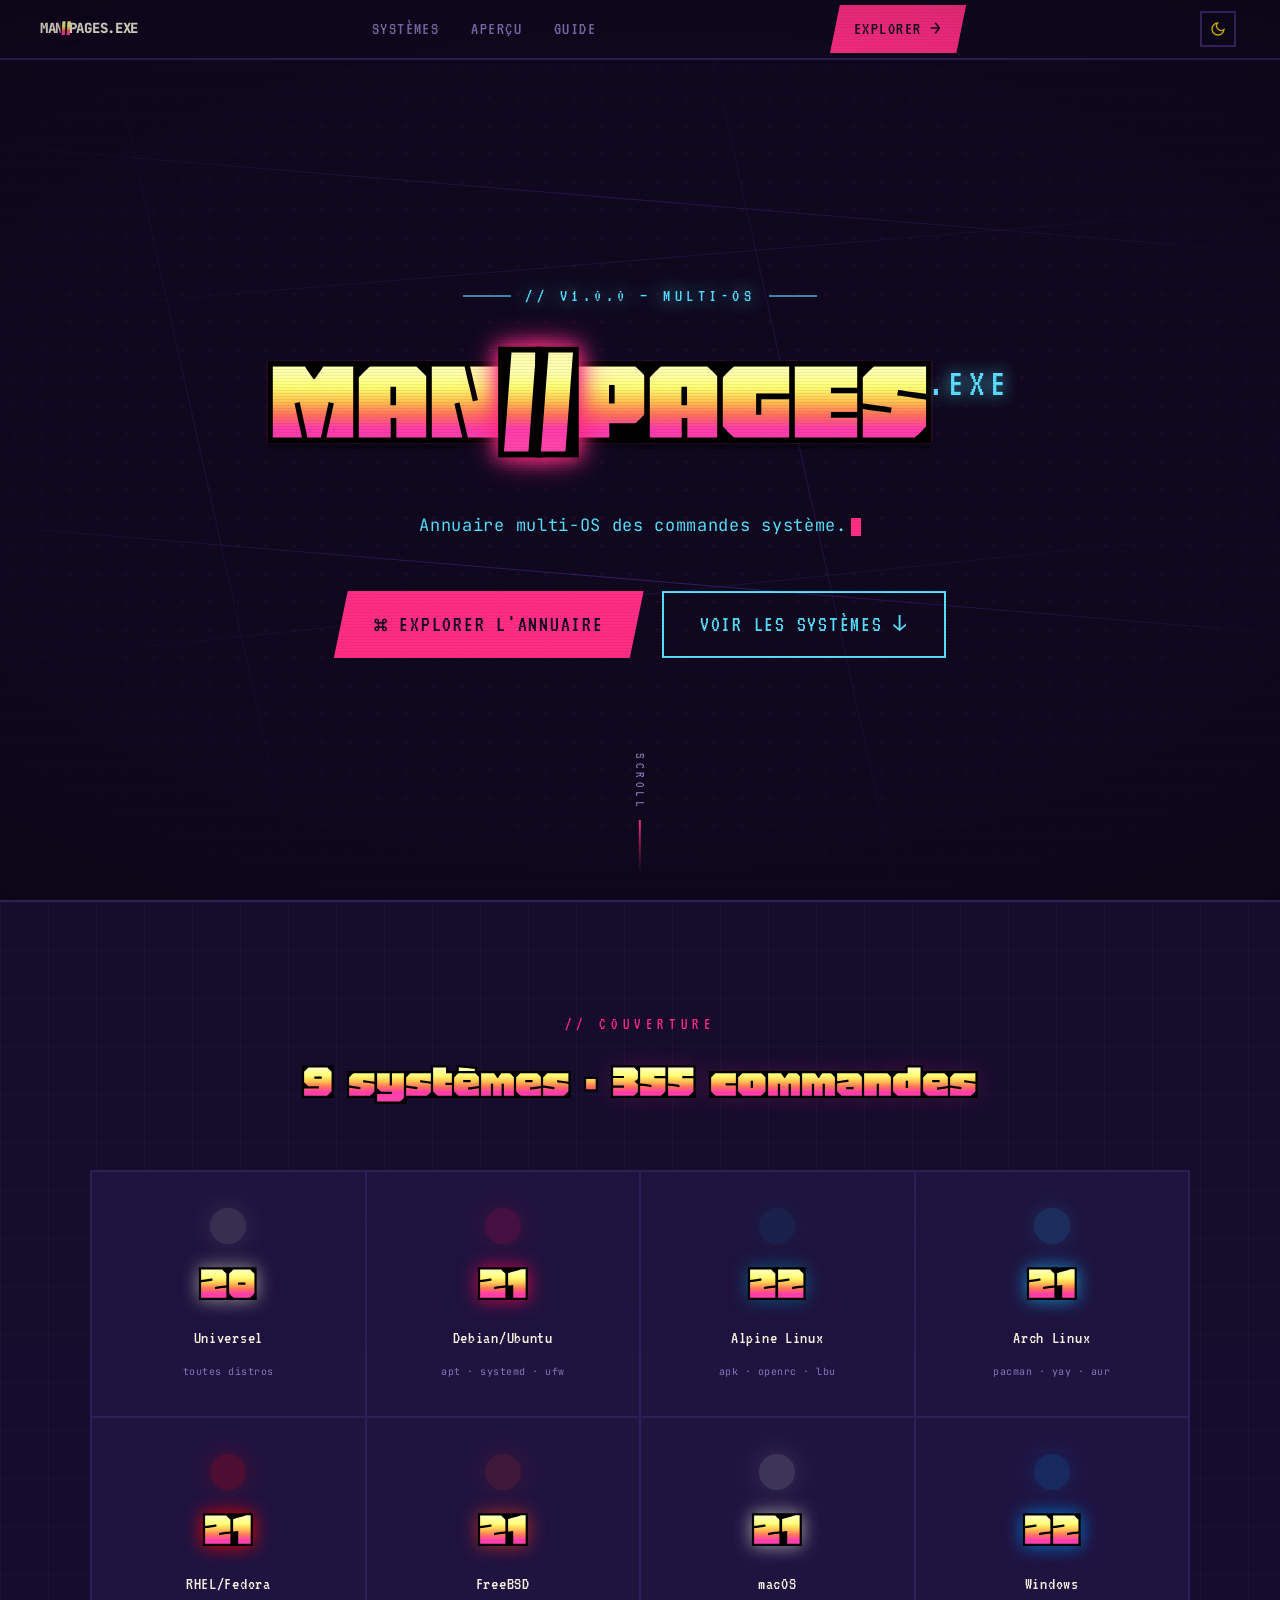
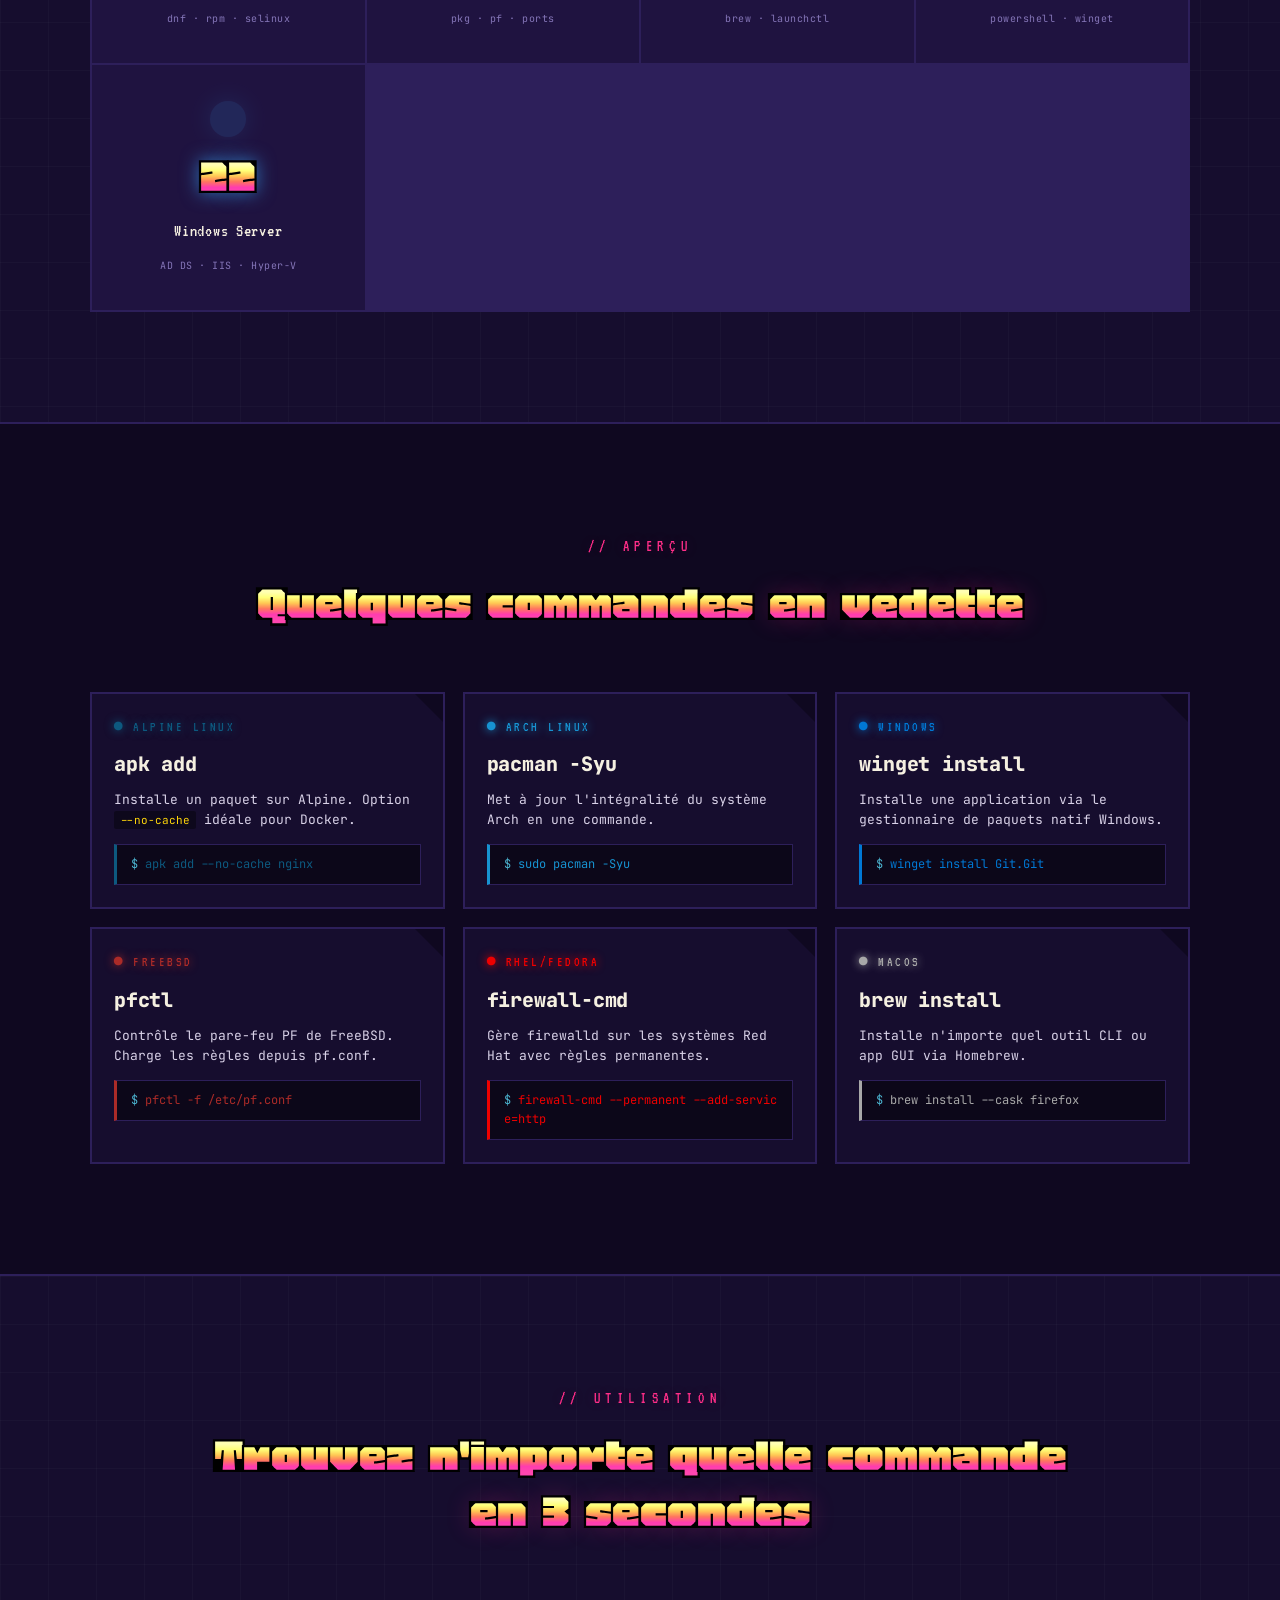
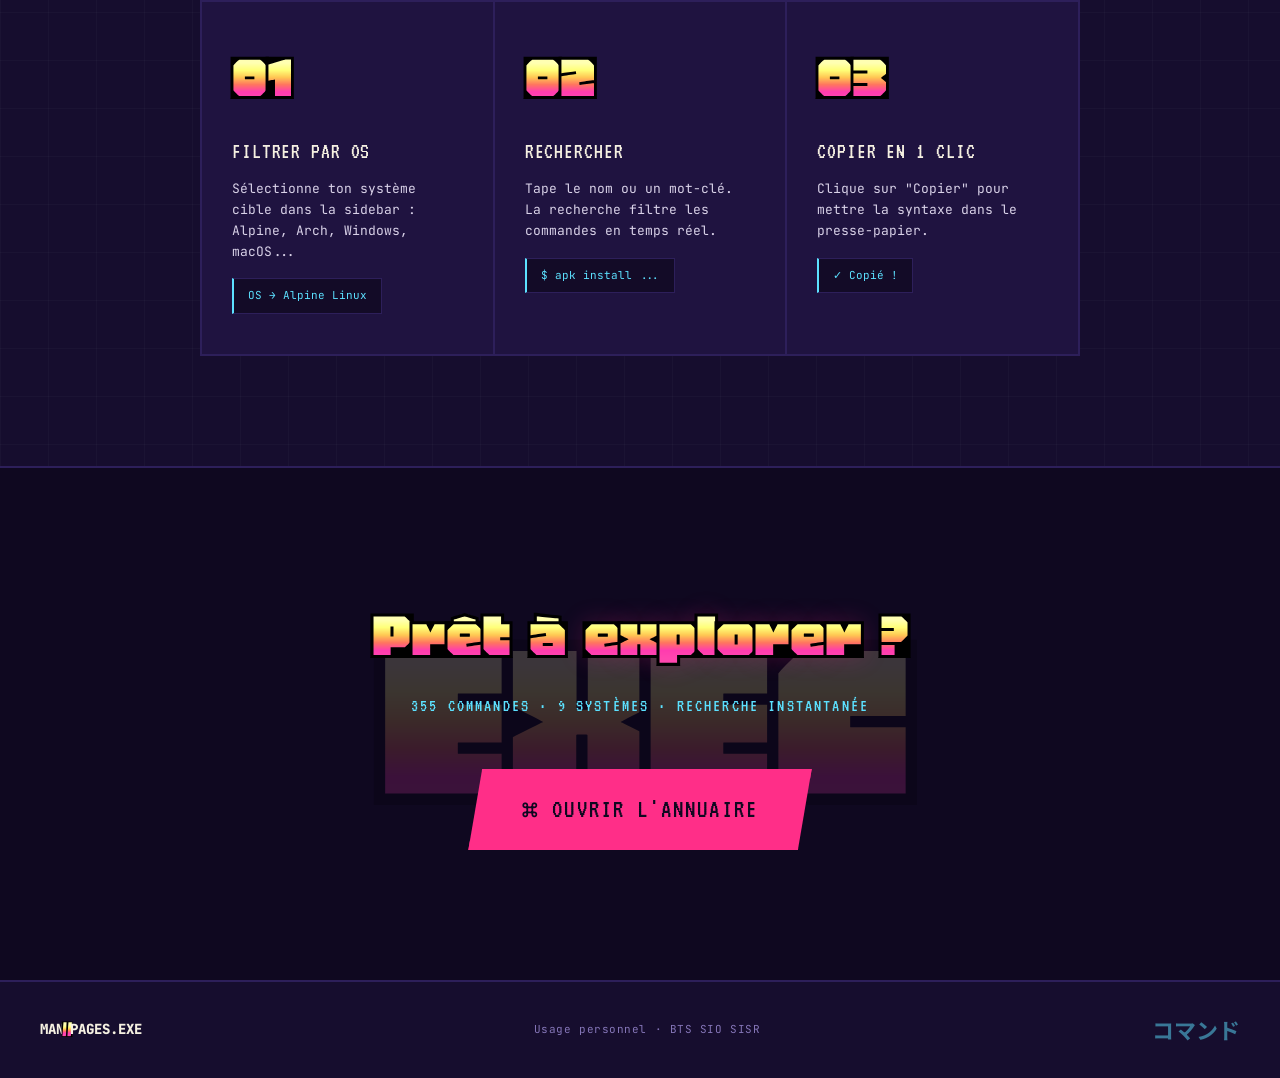
==== commit 5a31d0b1: "Add files via upload" ====
--- a/index.html
+++ b/index.html
@@ -77,7 +77,7 @@
   <section class="section bg-alt" id="stats">
     <div class="section-inner">
       <div class="section-eye">// COUVERTURE</div>
-      <h2 class="section-h">9 systèmes · <span>288 commandes</span></h2>
+      <h2 class="section-h">9 systèmes · <span>355 commandes</span></h2>
       <div class="os-grid">
         <div class="os-cell" style="--c:#999999">
           <div class="os-circle"></div>
@@ -216,7 +216,7 @@
     <div class="cta-bg" aria-hidden="true">EXEC</div>
     <div class="cta-inner">
       <h2 class="cta-title">Prêt à <span>explorer</span> ?</h2>
-      <p class="cta-sub">288 commandes · 9 systèmes · recherche instantanée</p>
+      <p class="cta-sub">355 commandes · 9 systèmes · recherche instantanée</p>
       <a href="commands.html" class="btn-primary btn-lg">⌘ OUVRIR L'ANNUAIRE</a>
     </div>
   </section>
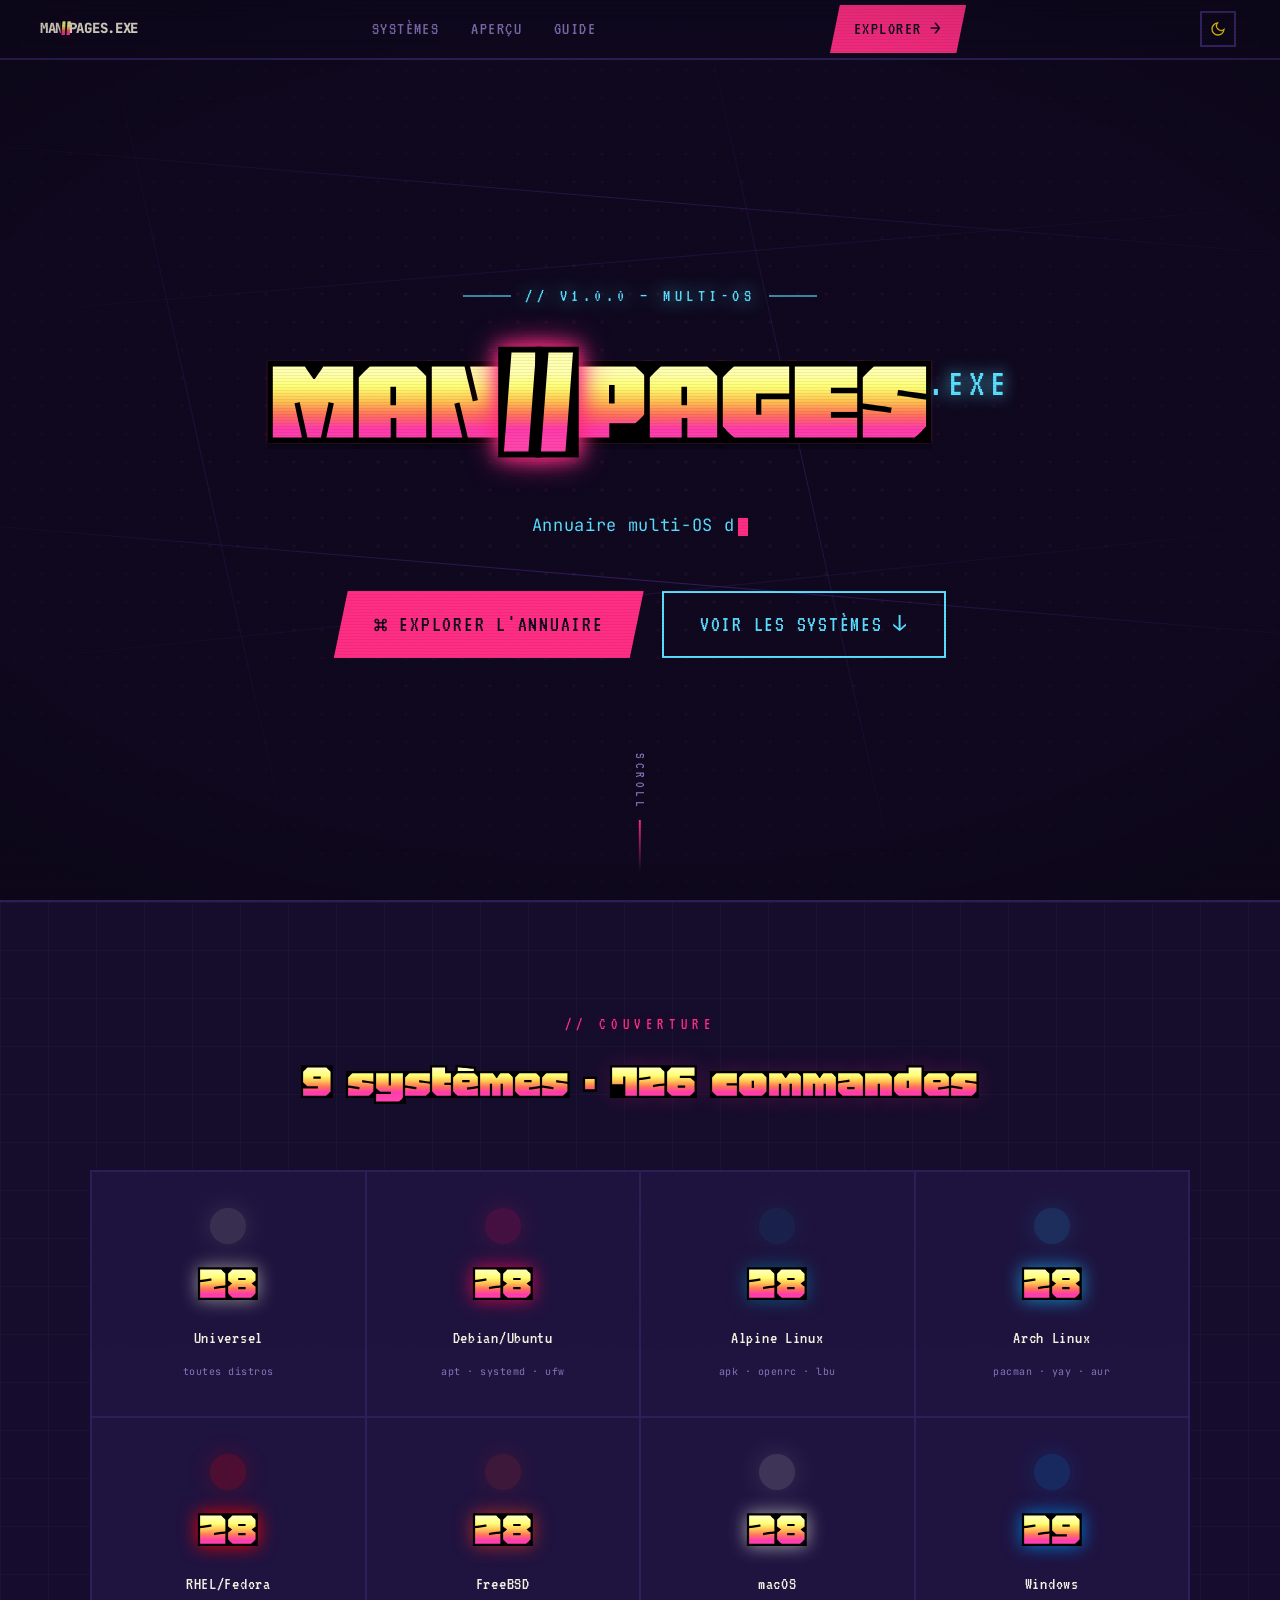
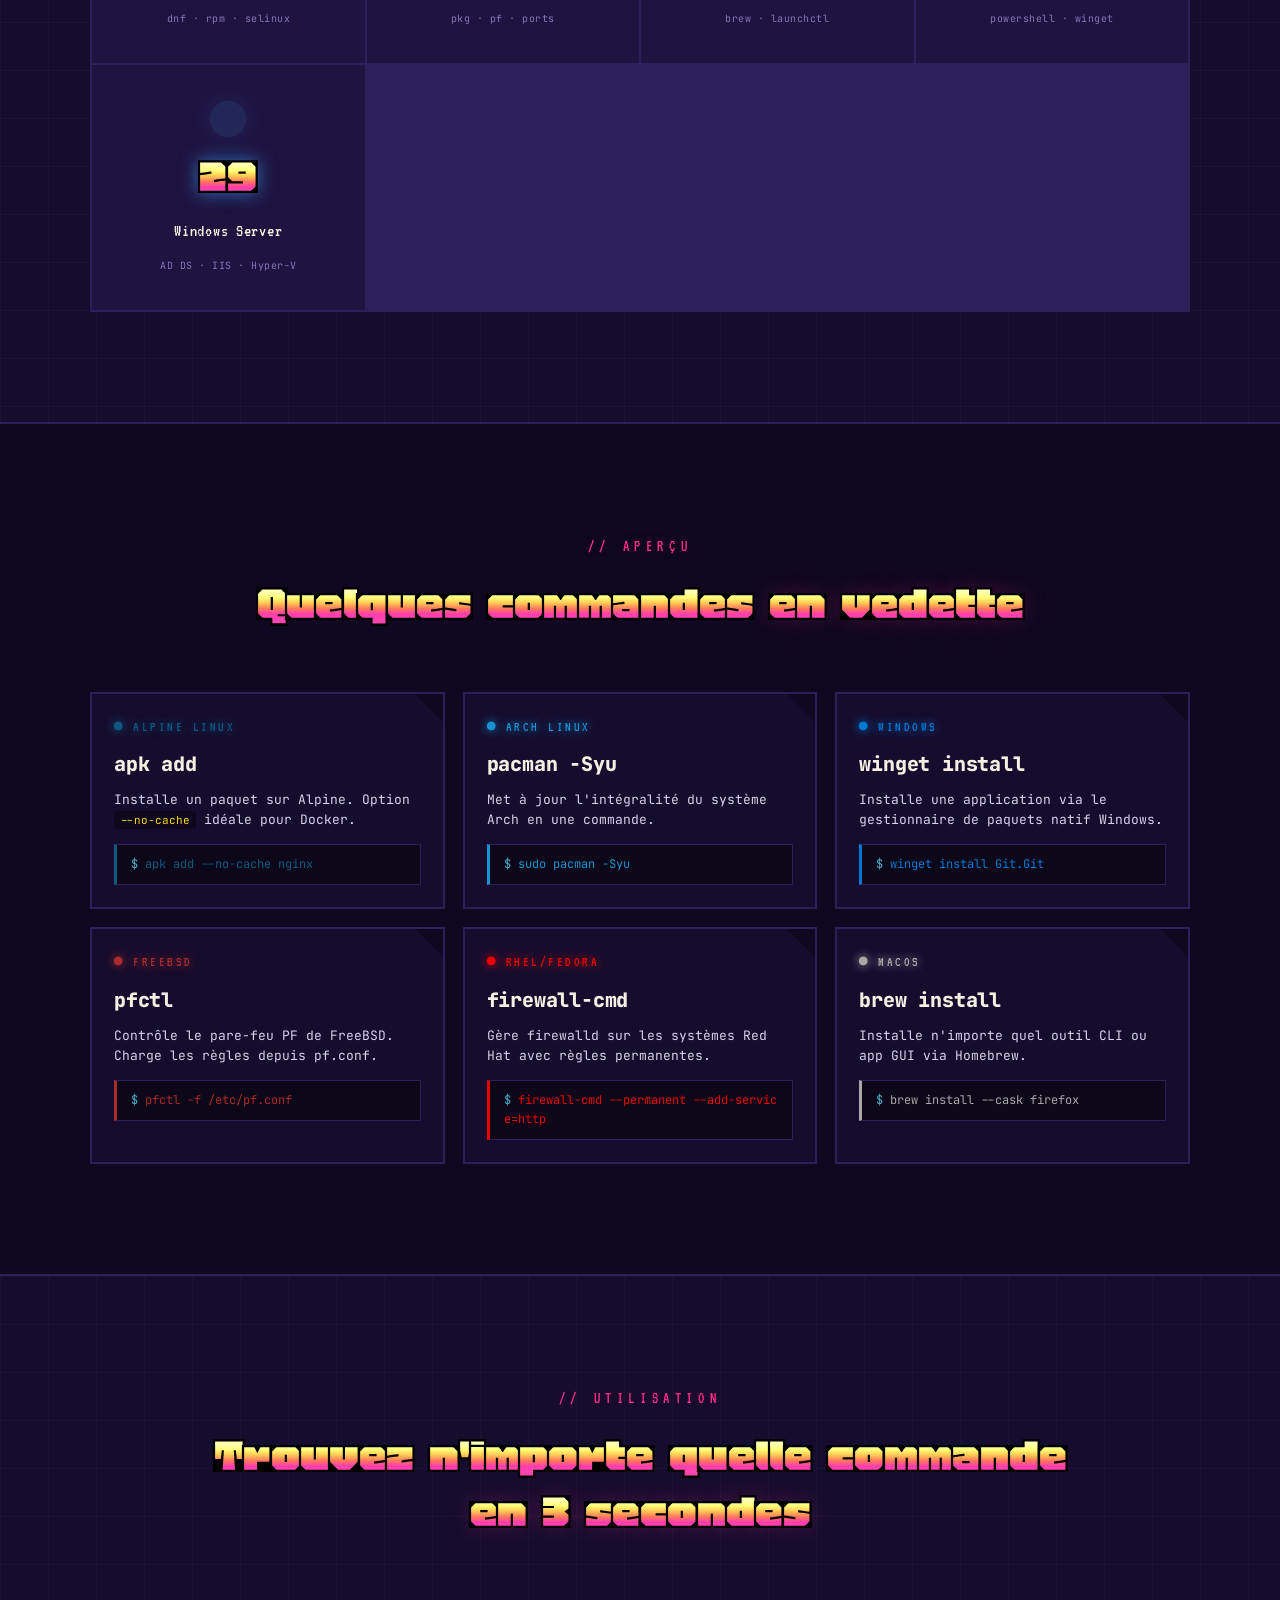
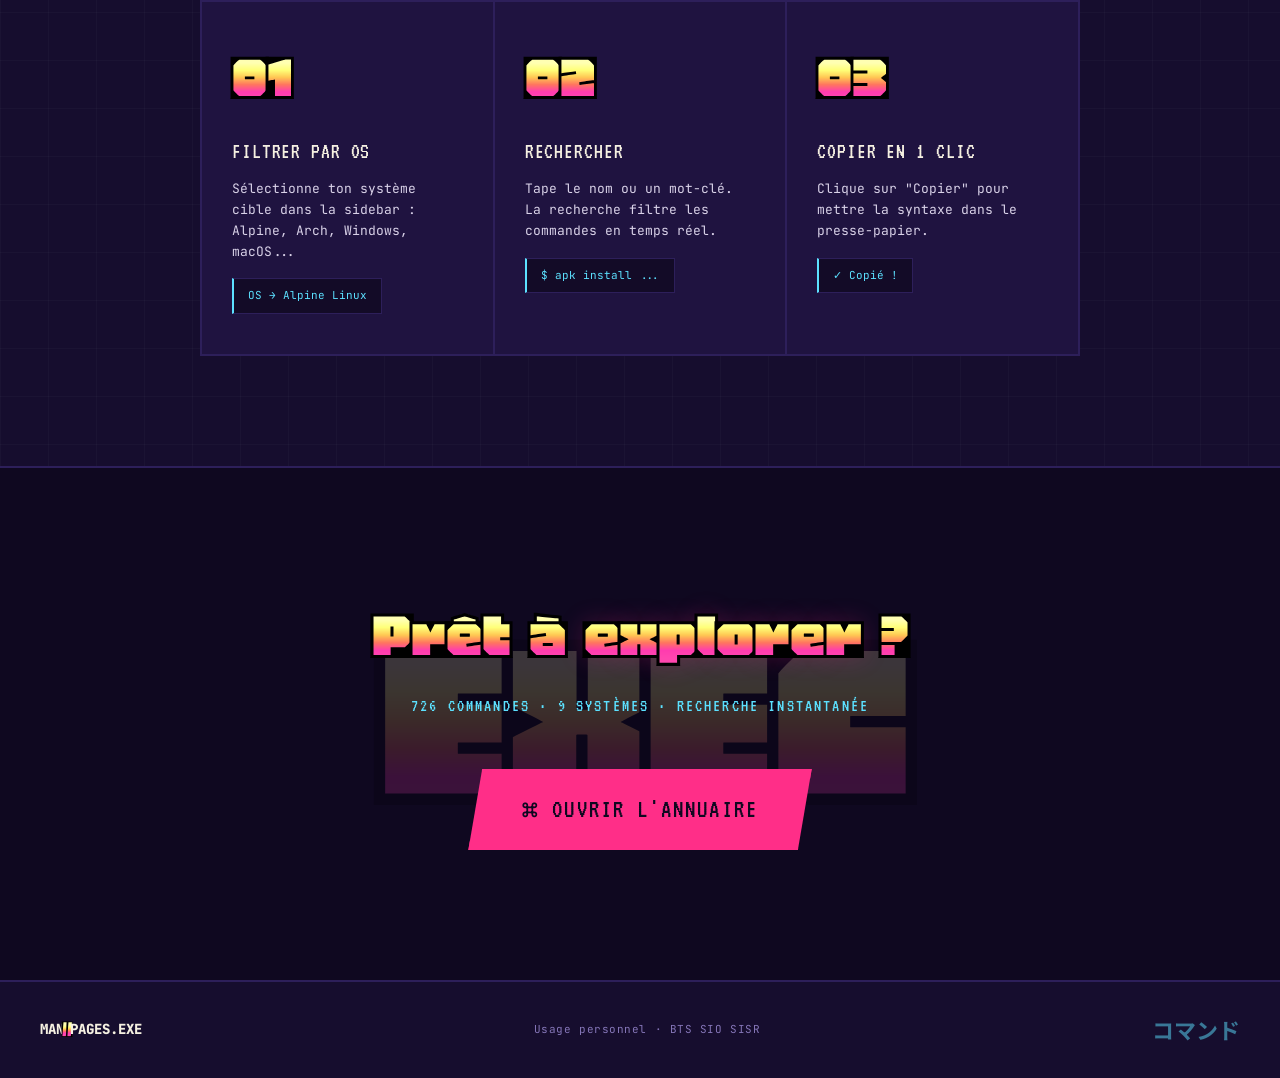
==== commit 6194a61e: "Add files via upload" ====
--- a/index.html
+++ b/index.html
@@ -77,59 +77,59 @@
   <section class="section bg-alt" id="stats">
     <div class="section-inner">
       <div class="section-eye">// COUVERTURE</div>
-      <h2 class="section-h">9 systèmes · <span>355 commandes</span></h2>
+      <h2 class="section-h">9 systèmes · <span>726 commandes</span></h2>
       <div class="os-grid">
         <div class="os-cell" style="--c:#999999">
           <div class="os-circle"></div>
-          <div class="os-num">20</div>
+          <div class="os-num">28</div>
           <div class="os-name">Universel</div>
           <div class="os-sub">toutes distros</div>
         </div>
         <div class="os-cell" style="--c:#D70A53">
           <div class="os-circle"></div>
-          <div class="os-num">21</div>
+          <div class="os-num">28</div>
           <div class="os-name">Debian/Ubuntu</div>
           <div class="os-sub">apt · systemd · ufw</div>
         </div>
         <div class="os-cell" style="--c:#0D597F">
           <div class="os-circle"></div>
-          <div class="os-num">22</div>
+          <div class="os-num">28</div>
           <div class="os-name">Alpine Linux</div>
           <div class="os-sub">apk · openrc · lbu</div>
         </div>
         <div class="os-cell" style="--c:#1793D1">
           <div class="os-circle"></div>
-          <div class="os-num">21</div>
+          <div class="os-num">28</div>
           <div class="os-name">Arch Linux</div>
           <div class="os-sub">pacman · yay · aur</div>
         </div>
         <div class="os-cell" style="--c:#EE0000">
           <div class="os-circle"></div>
-          <div class="os-num">21</div>
+          <div class="os-num">28</div>
           <div class="os-name">RHEL/Fedora</div>
           <div class="os-sub">dnf · rpm · selinux</div>
         </div>
         <div class="os-cell" style="--c:#AB2B28">
           <div class="os-circle"></div>
-          <div class="os-num">21</div>
+          <div class="os-num">28</div>
           <div class="os-name">FreeBSD</div>
           <div class="os-sub">pkg · pf · ports</div>
         </div>
         <div class="os-cell" style="--c:#A8A8A8">
           <div class="os-circle"></div>
-          <div class="os-num">21</div>
+          <div class="os-num">28</div>
           <div class="os-name">macOS</div>
           <div class="os-sub">brew · launchctl</div>
         </div>
         <div class="os-cell" style="--c:#0078D4">
           <div class="os-circle"></div>
-          <div class="os-num">22</div>
+          <div class="os-num">29</div>
           <div class="os-name">Windows</div>
           <div class="os-sub">powershell · winget</div>
         </div>
         <div class="os-cell" style="--c:#2f6fb3">
           <div class="os-circle"></div>
-          <div class="os-num">22</div>
+          <div class="os-num">29</div>
           <div class="os-name">Windows Server</div>
           <div class="os-sub">AD DS · IIS · Hyper-V</div>
         </div>
@@ -216,7 +216,7 @@
     <div class="cta-bg" aria-hidden="true">EXEC</div>
     <div class="cta-inner">
       <h2 class="cta-title">Prêt à <span>explorer</span> ?</h2>
-      <p class="cta-sub">355 commandes · 9 systèmes · recherche instantanée</p>
+      <p class="cta-sub">726 commandes · 9 systèmes · recherche instantanée</p>
       <a href="commands.html" class="btn-primary btn-lg">⌘ OUVRIR L'ANNUAIRE</a>
     </div>
   </section>
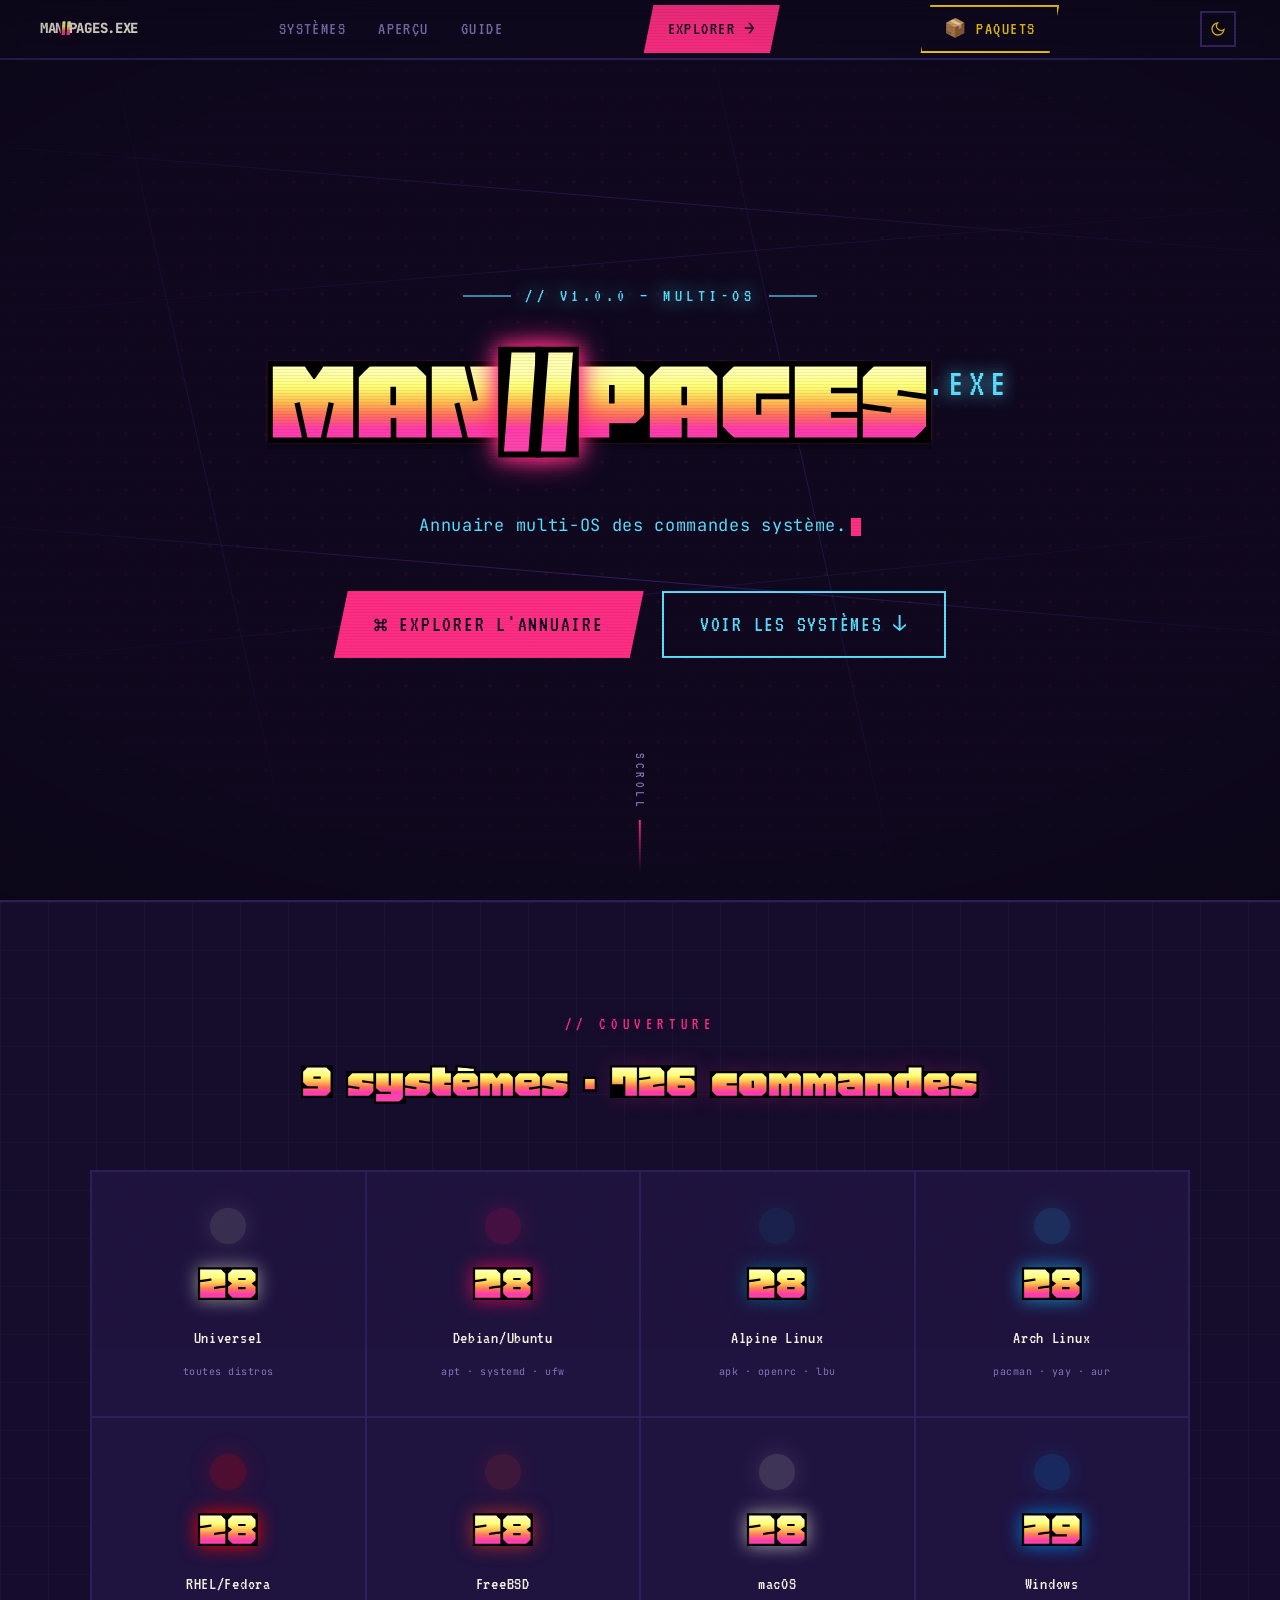
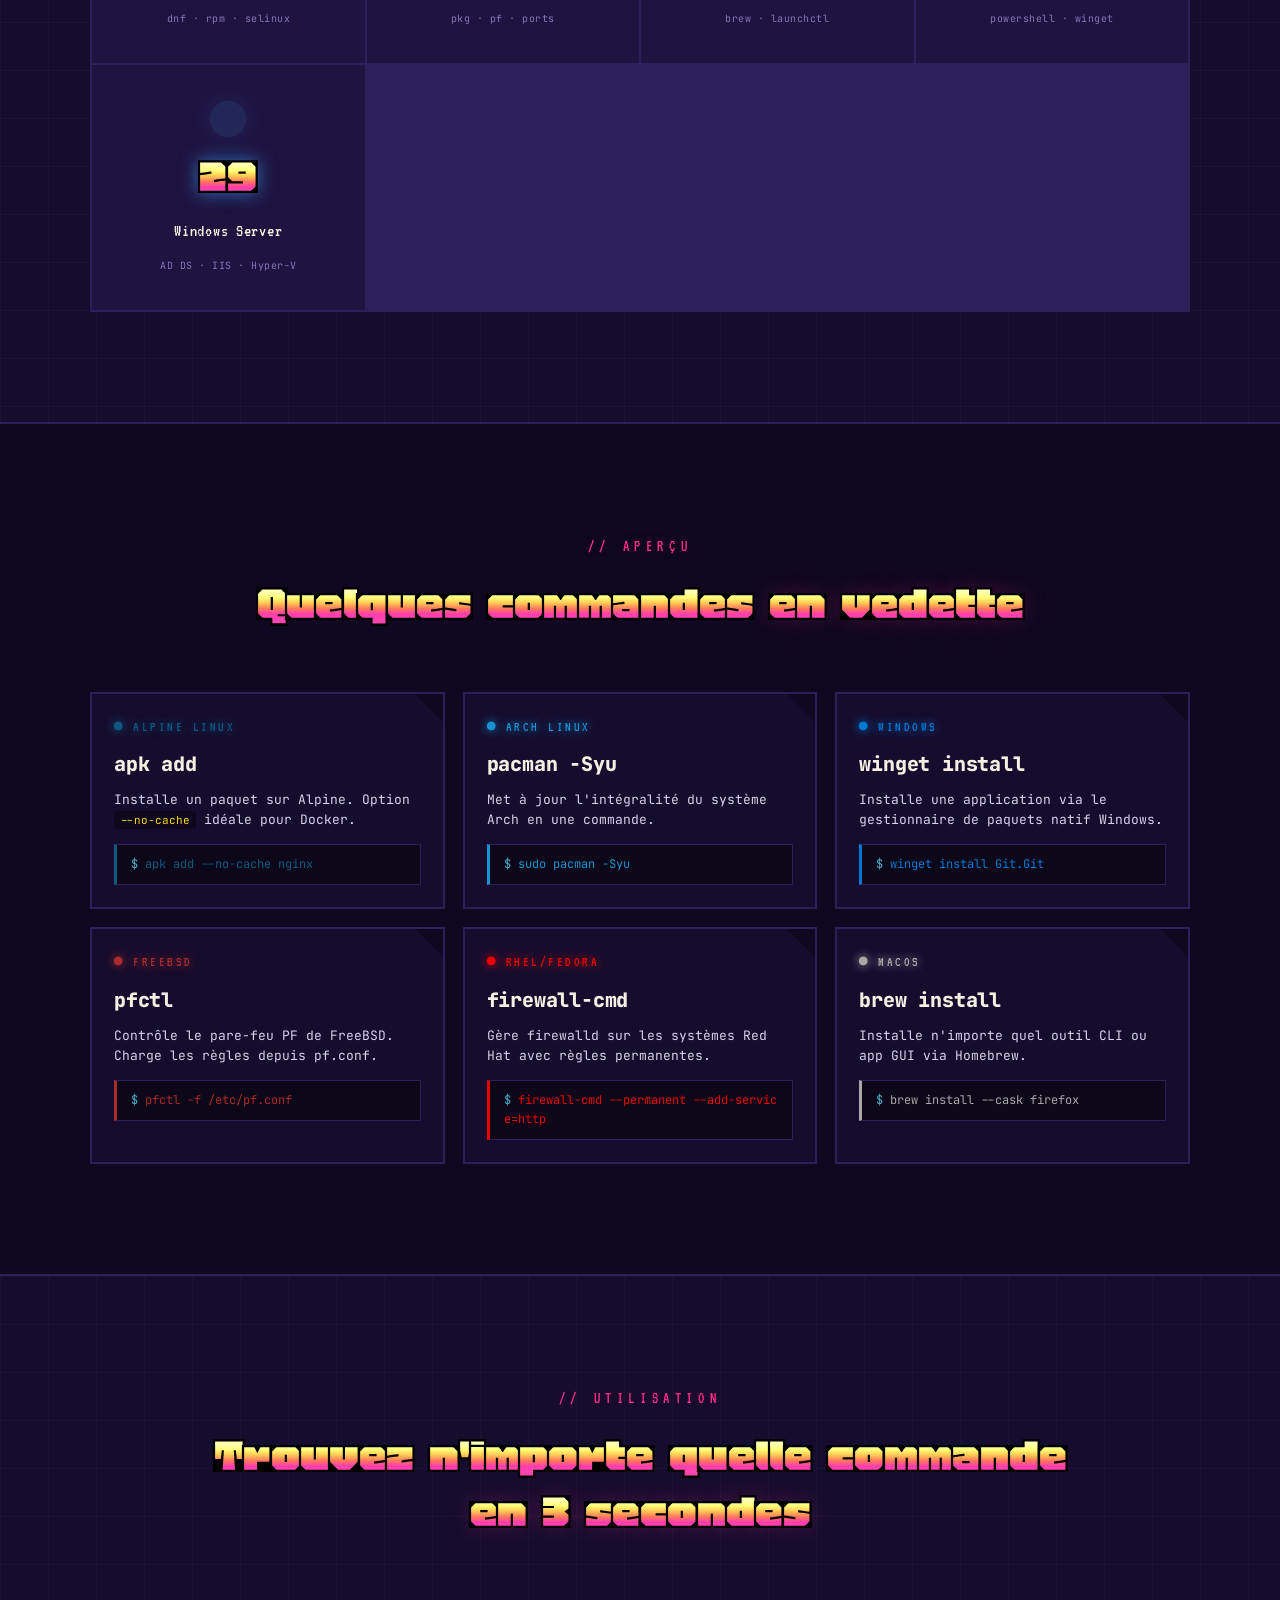
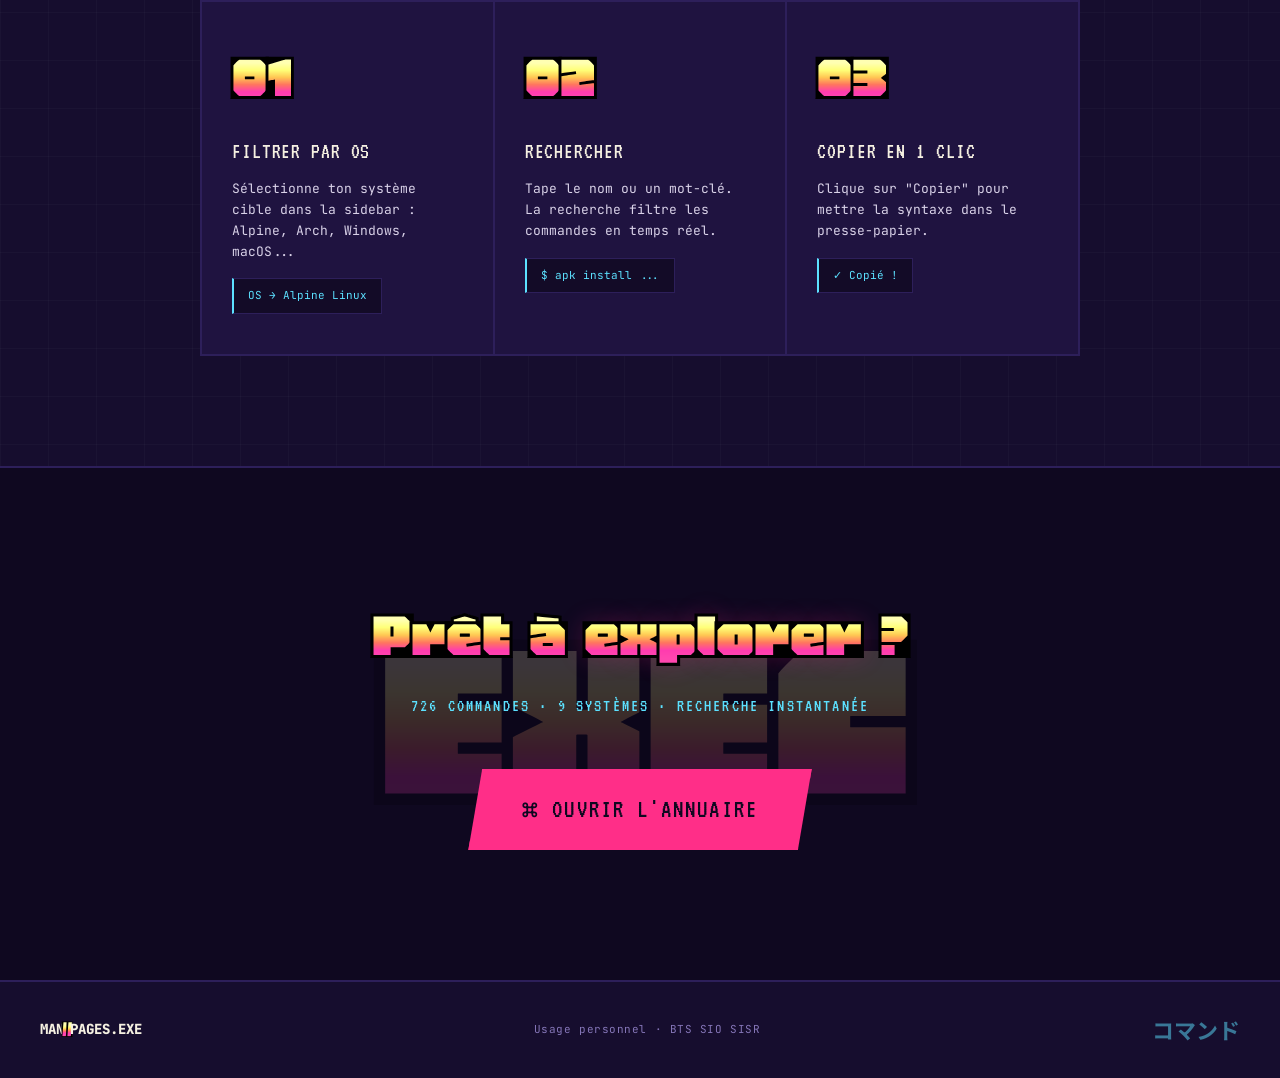
==== commit d65df506: "Add files via upload" ====
--- a/index.html
+++ b/index.html
@@ -23,6 +23,7 @@
       <a href="#howto">Guide</a>
     </div>
     <a href="commands.html" class="nav-cta">EXPLORER →</a>
+    <a href="packages.html" class="nav-cta" style="background:transparent;border-color:var(--accent-3);color:var(--accent-3)">📦 Paquets</a>
     <button class="theme-toggle" id="themeToggle" title="Changer le thème" data-testid="theme-toggle-btn">
       <svg class="icon-moon" viewBox="0 0 24 24" fill="none" stroke="currentColor" stroke-width="2"><path d="M21 12.79A9 9 0 1111.21 3 7 7 0 0021 12.79z"/></svg>
       <svg class="icon-sun" viewBox="0 0 24 24" fill="none" stroke="currentColor" stroke-width="2"><circle cx="12" cy="12" r="5"/><line x1="12" y1="1" x2="12" y2="3"/><line x1="12" y1="21" x2="12" y2="23"/><line x1="4.22" y1="4.22" x2="5.64" y2="5.64"/><line x1="18.36" y1="18.36" x2="19.78" y2="19.78"/><line x1="1" y1="12" x2="3" y2="12"/><line x1="21" y1="12" x2="23" y2="12"/><line x1="4.22" y1="19.78" x2="5.64" y2="18.36"/><line x1="18.36" y1="5.64" x2="19.78" y2="4.22"/></svg>
